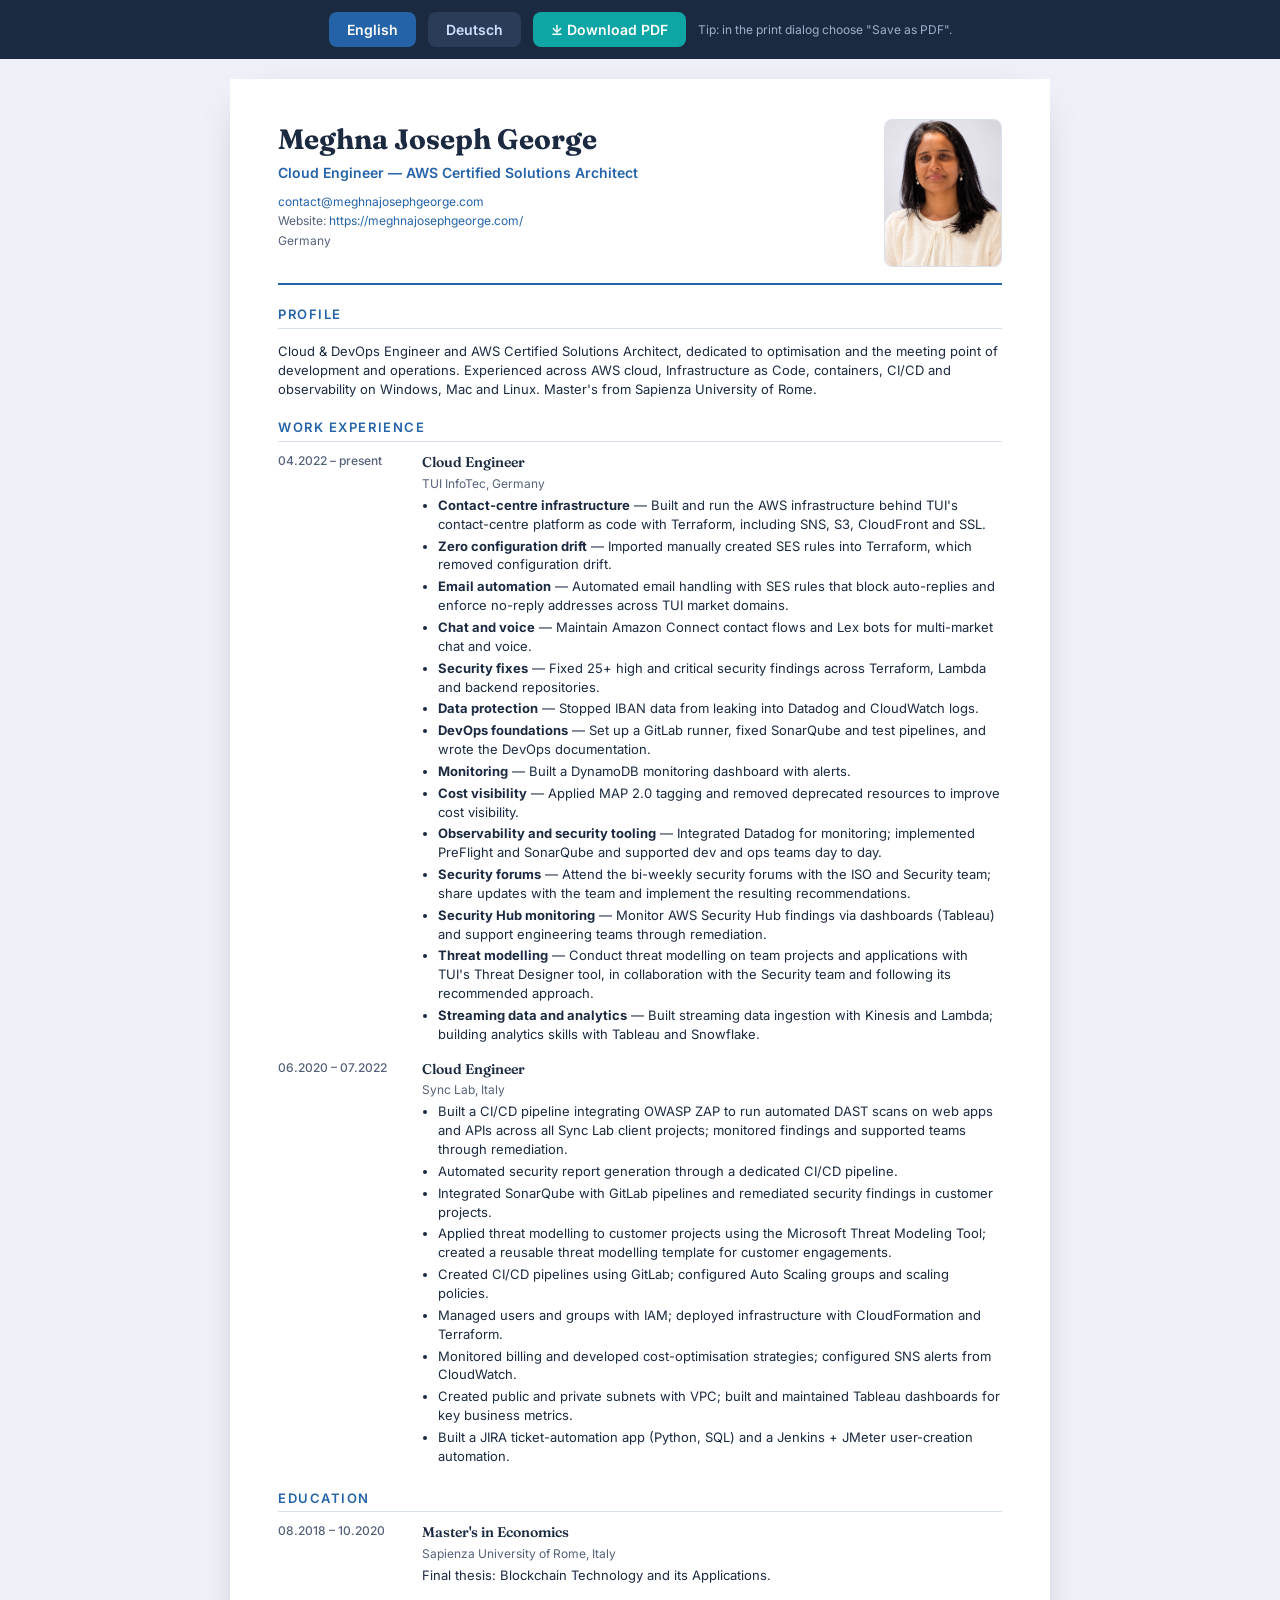
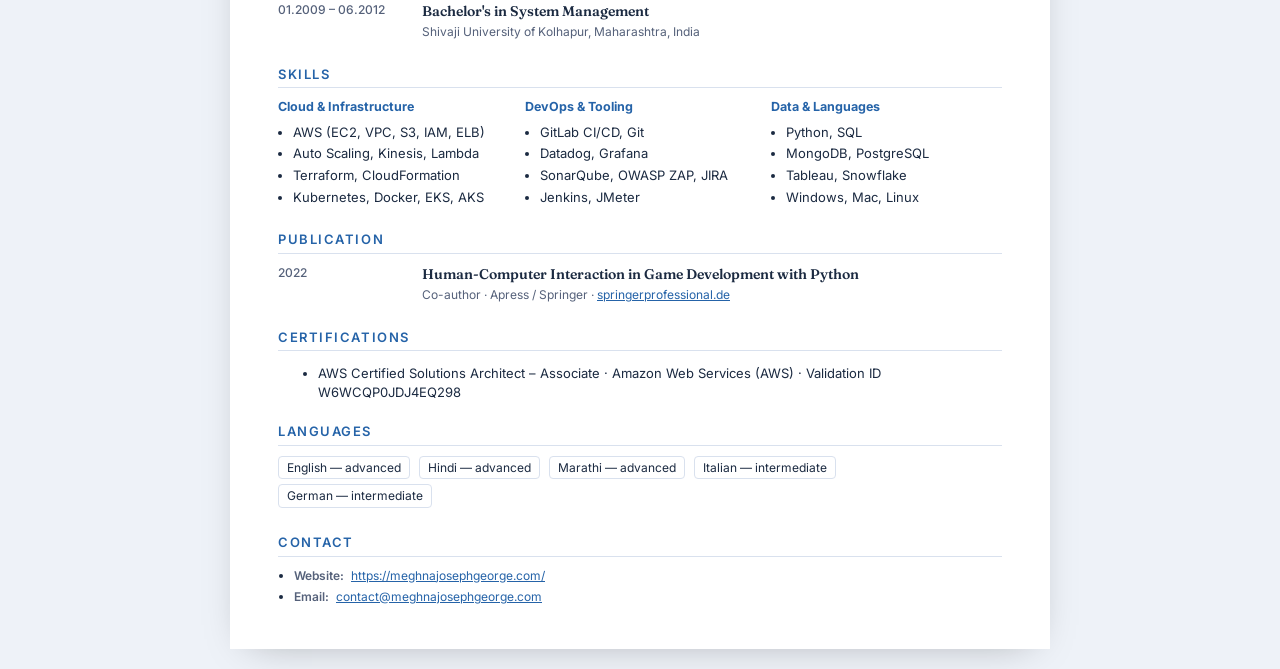
==== cv.html @ df9f2f42 "Add Sync Lab and TUI security experience (EN/DE); align CV with website; CV print layout" ====
<!DOCTYPE html>
<html lang="en">
<head>
  <meta charset="UTF-8" />
  <meta name="viewport" content="width=device-width, initial-scale=1.0" />
  <title data-en="Meghna Joseph George — CV" data-de="Meghna Joseph George — Lebenslauf">Meghna Joseph George — CV</title>
  <meta name="description" content="Curriculum vitae of Meghna Joseph George — Cloud Engineer at TUI, AWS Certified Solutions Architect." data-de-content="Lebenslauf von Meghna Joseph George — Cloud Engineer bei TUI, AWS Certified Solutions Architect." />
  <link rel="canonical" href="https://meghnajosephgeorge.com/cv.html" />
  <link rel="alternate" hreflang="en" href="https://meghnajosephgeorge.com/cv.html" />
  <link rel="alternate" hreflang="de" href="https://meghnajosephgeorge.com/de/cv.html" />
  <link rel="alternate" hreflang="x-default" href="https://meghnajosephgeorge.com/cv.html" />
  <link href="https://fonts.googleapis.com/css2?family=Fraunces:opsz,wght@9..144,600;9..144,700&family=Inter:wght@400;500;600&display=swap" rel="stylesheet" />
  <style>
    :root { --ink:#1b2a41; --muted:#55617a; --line:#d9e1ee; --accent:#2563a8; --soft:#e8f0fb; }
    * { box-sizing: border-box; }
    body { margin:0; font-family:"Inter",Arial,sans-serif; color:var(--ink); background:#eef2f8; line-height:1.45; font-size:13px; }
    h1,h2,h3 { font-family:"Fraunces",Georgia,serif; }

    .toolbar { position:sticky; top:0; display:flex; gap:12px; align-items:center; justify-content:center; padding:12px; background:#1b2a41; color:#fff; z-index:10; flex-wrap:wrap; }
    .toolbar button { font-family:"Inter",sans-serif; font-size:14px; font-weight:600; border:0; border-radius:8px; padding:9px 18px; cursor:pointer; }
    .tb-lang { background:#2b3c58; color:#cfe0ff; }
    .tb-lang.active { background:#2563a8; color:#fff; }
    .tb-print { background:#0ea5a4; color:#fff; }
    .toolbar .hint { color:#9fb0c9; font-size:12px; }

    .page { max-width:820px; margin:20px auto; background:#fff; padding:40px 48px; box-shadow:0 10px 40px -20px rgba(0,0,0,.35); }

    .cv-head { display:flex; justify-content:space-between; align-items:flex-start; gap:24px; border-bottom:2px solid var(--accent); padding-bottom:16px; margin-bottom:8px; }
    .cv-head-main { flex:1; }
    .cv-head h1 { margin:0 0 3px; font-size:28px; font-weight:700; }
    .cv-head .role { color:var(--accent); font-weight:600; font-size:14px; margin-bottom:10px; }
    .contact { font-size:12px; color:var(--muted); }
    .contact a { color:var(--accent); text-decoration:none; }
    .contact div { margin-bottom:2px; }
    .cv-photo { width:118px; height:148px; object-fit:cover; border-radius:8px; border:1px solid var(--line); flex:none; }

    h2.sec { font-size:13px; text-transform:uppercase; letter-spacing:.12em; color:var(--accent); border-bottom:1px solid var(--line); padding-bottom:4px; margin:20px 0 10px; font-family:"Inter",sans-serif; font-weight:600; }

    .profile { color:var(--ink); }
    .row { display:grid; grid-template-columns:130px 1fr; gap:14px; margin-bottom:12px; }
    .row .when { color:var(--muted); font-size:12px; font-weight:500; }
    .row .what h3 { margin:0 0 2px; font-size:14px; font-weight:600; }
    .row .what .org { color:var(--muted); font-size:12px; margin-bottom:4px; }
    .row .what ul { margin:4px 0 0; padding-left:16px; }
    .row .what li { margin-bottom:3px; }
    .row .what p { margin:0 0 4px; }
    a { color:var(--accent); word-break:break-word; }

    .skills-grid { display:grid; grid-template-columns:1fr 1fr 1fr; gap:16px; }
    .skills-grid h4 { margin:0 0 6px; font-size:12.5px; color:var(--accent); font-family:"Inter",sans-serif; }
    .skills-grid ul { margin:0; padding-left:15px; }
    .skills-grid li { margin-bottom:3px; }
    .chips span { display:inline-block; border:1px solid var(--line); border-radius:4px; padding:2px 8px; margin:0 5px 5px 0; font-size:12px; }

        .links-list { margin:0; padding-left:16px; font-size:12px; }
    .links-list li { margin-bottom:4px; overflow-wrap:anywhere; word-break:break-word; }
    .links-list b { color:var(--muted); font-weight:600; margin-right:4px; }

    @media print {
      body { background:#fff; font-size:10.5pt; }
      .toolbar { display:none; }
      .page { box-shadow:none; margin:0; max-width:none; padding:14mm 16mm; }
      h2.sec { margin-top:14px; }
      .row { display:block; break-inside:auto; overflow:visible; }
      .row::after { content:""; display:block; clear:both; }
      .row .when { float:left; width:116px; }
      .row .what { margin-left:130px; }
      .row .what li, .row .what h3, .row .what .org { break-inside:avoid; }
      .row .what h3 { break-after:avoid; }
      h2.sec { break-after:avoid; }
      @page { margin:0; }
    }
  </style>
</head>
<body>
  <div class="toolbar">
    <button class="tb-lang active" data-lang="en">English</button>
    <button class="tb-lang" data-lang="de">Deutsch</button>
    <button class="tb-print">⤓ <span data-en="Download PDF" data-de="PDF herunterladen">Download PDF</span></button>
    <span class="hint" data-en="Tip: in the print dialog choose &quot;Save as PDF&quot;." data-de="Tipp: Im Druckdialog „Als PDF speichern“ wählen.">Tip: in the print dialog choose "Save as PDF".</span>
  </div>

  <div class="page">
    <div class="cv-head">
      <div class="cv-head-main">
        <h1>Meghna Joseph George</h1>
        <div class="role" data-en="Cloud Engineer — AWS Certified Solutions Architect" data-de="Cloud Engineer — AWS Certified Solutions Architect">Cloud Engineer — AWS Certified Solutions Architect</div>
        <div class="contact">
          <div><a href="mailto:contact@meghnajosephgeorge.com">contact@meghnajosephgeorge.com</a></div>
          <div><span data-en="Website:" data-de="Website:">Website:</span> <a href="https://meghnajosephgeorge.com/" target="_blank" rel="noopener">https://meghnajosephgeorge.com/</a></div>
          <div data-en="Germany" data-de="Deutschland">Germany</div>
        </div>
      </div>
      <img class="cv-photo" src="/photo.png" alt="Meghna Joseph George" />
    </div>

    <h2 class="sec" data-en="Profile" data-de="Profil">Profile</h2>
    <p class="profile"
       data-en="Cloud &amp; DevOps Engineer and AWS Certified Solutions Architect, dedicated to optimisation and the meeting point of development and operations. Experienced across AWS cloud, Infrastructure as Code, containers, CI/CD and observability on Windows, Mac and Linux. Master's from Sapienza University of Rome."
       data-de="Cloud- &amp; DevOps-Engineer und AWS Certified Solutions Architect mit Fokus auf Optimierung und die Schnittstelle von Entwicklung und Betrieb. Erfahrung in AWS-Cloud, Infrastructure as Code, Containern, CI/CD und Observability unter Windows, Mac und Linux. Masterabschluss der Universität La Sapienza, Rom.">Cloud &amp; DevOps Engineer and AWS Certified Solutions Architect, dedicated to optimisation and the meeting point of development and operations. Experienced across AWS cloud, Infrastructure as Code, containers, CI/CD and observability on Windows, Mac and Linux. Master's from Sapienza University of Rome.</p>

    <h2 class="sec" data-en="Work Experience" data-de="Berufserfahrung">Work Experience</h2>
    <div class="row">
      <div class="when" data-en="04.2022 – present" data-de="04.2022 – heute">04.2022 – present</div>
      <div class="what">
        <h3>Cloud Engineer</h3>
        <div class="org" data-en="TUI InfoTec, Germany" data-de="TUI InfoTec, Deutschland">TUI InfoTec, Germany</div>
        <ul>
          <li data-en="&lt;strong&gt;Contact-centre infrastructure&lt;/strong&gt; — Built and run the AWS infrastructure behind TUI&#x27;s contact-centre platform as code with Terraform, including SNS, S3, CloudFront and SSL." data-de="&lt;strong&gt;Contact-Center-Infrastruktur&lt;/strong&gt; — Aufbau und Betrieb der AWS-Infrastruktur der Contact-Center-Plattform von TUI als Code mit Terraform, einschließlich SNS, S3, CloudFront und SSL."><strong>Contact-centre infrastructure</strong> — Built and run the AWS infrastructure behind TUI's contact-centre platform as code with Terraform, including SNS, S3, CloudFront and SSL.</li>
          <li data-en="&lt;strong&gt;Zero configuration drift&lt;/strong&gt; — Imported manually created SES rules into Terraform, which removed configuration drift." data-de="&lt;strong&gt;Keine Konfigurationsdrift&lt;/strong&gt; — Import manuell angelegter SES-Regeln in Terraform, wodurch Konfigurationsdrift beseitigt wurde."><strong>Zero configuration drift</strong> — Imported manually created SES rules into Terraform, which removed configuration drift.</li>
          <li data-en="&lt;strong&gt;Email automation&lt;/strong&gt; — Automated email handling with SES rules that block auto-replies and enforce no-reply addresses across TUI market domains." data-de="&lt;strong&gt;E-Mail-Automatisierung&lt;/strong&gt; — Automatisierung der E-Mail-Verarbeitung mit SES-Regeln, die Auto-Replies blockieren und No-Reply-Adressen über alle TUI-Marktdomains hinweg durchsetzen."><strong>Email automation</strong> — Automated email handling with SES rules that block auto-replies and enforce no-reply addresses across TUI market domains.</li>
          <li data-en="&lt;strong&gt;Chat and voice&lt;/strong&gt; — Maintain Amazon Connect contact flows and Lex bots for multi-market chat and voice." data-de="&lt;strong&gt;Chat und Voice&lt;/strong&gt; — Pflege der Amazon-Connect-Contact-Flows und Lex-Bots für Chat und Voice in mehreren Märkten."><strong>Chat and voice</strong> — Maintain Amazon Connect contact flows and Lex bots for multi-market chat and voice.</li>
          <li data-en="&lt;strong&gt;Security fixes&lt;/strong&gt; — Fixed 25+ high and critical security findings across Terraform, Lambda and backend repositories." data-de="&lt;strong&gt;Security-Fixes&lt;/strong&gt; — Behebung von über 25 hohen und kritischen Security-Findings in Terraform-, Lambda- und Backend-Repositories."><strong>Security fixes</strong> — Fixed 25+ high and critical security findings across Terraform, Lambda and backend repositories.</li>
          <li data-en="&lt;strong&gt;Data protection&lt;/strong&gt; — Stopped IBAN data from leaking into Datadog and CloudWatch logs." data-de="&lt;strong&gt;Datenschutz&lt;/strong&gt; — Verhinderung, dass IBAN-Daten in Datadog- und CloudWatch-Logs gelangen."><strong>Data protection</strong> — Stopped IBAN data from leaking into Datadog and CloudWatch logs.</li>
          <li data-en="&lt;strong&gt;DevOps foundations&lt;/strong&gt; — Set up a GitLab runner, fixed SonarQube and test pipelines, and wrote the DevOps documentation." data-de="&lt;strong&gt;DevOps-Grundlagen&lt;/strong&gt; — Einrichtung eines GitLab-Runners, Reparatur der SonarQube- und Test-Pipelines sowie Erstellung der DevOps-Dokumentation."><strong>DevOps foundations</strong> — Set up a GitLab runner, fixed SonarQube and test pipelines, and wrote the DevOps documentation.</li>
          <li data-en="&lt;strong&gt;Monitoring&lt;/strong&gt; — Built a DynamoDB monitoring dashboard with alerts." data-de="&lt;strong&gt;Monitoring&lt;/strong&gt; — Aufbau eines DynamoDB-Monitoring-Dashboards mit Alarmen."><strong>Monitoring</strong> — Built a DynamoDB monitoring dashboard with alerts.</li>
          <li data-en="&lt;strong&gt;Cost visibility&lt;/strong&gt; — Applied MAP 2.0 tagging and removed deprecated resources to improve cost visibility." data-de="&lt;strong&gt;Kostentransparenz&lt;/strong&gt; — Umsetzung von MAP-2.0-Tagging und Entfernung veralteter Ressourcen für mehr Kostentransparenz."><strong>Cost visibility</strong> — Applied MAP 2.0 tagging and removed deprecated resources to improve cost visibility.</li>
          <li data-en="&lt;strong&gt;Observability and security tooling&lt;/strong&gt; — Integrated Datadog for monitoring; implemented PreFlight and SonarQube and supported dev and ops teams day to day." data-de="&lt;strong&gt;Observability und Security-Tooling&lt;/strong&gt; — Integration von Datadog für Monitoring; Einführung von PreFlight und SonarQube sowie tägliche Unterstützung von Entwicklungs- und Betriebsteams."><strong>Observability and security tooling</strong> — Integrated Datadog for monitoring; implemented PreFlight and SonarQube and supported dev and ops teams day to day.</li>
          <li data-en="&lt;strong&gt;Security forums&lt;/strong&gt; — Attend the bi-weekly security forums with the ISO and Security team; share updates with the team and implement the resulting recommendations." data-de="&lt;strong&gt;Security-Foren&lt;/strong&gt; — Teilnahme an den zweiwöchentlichen Security-Foren mit dem ISO- und Security-Team; Weitergabe der Updates an das Team und Umsetzung der daraus resultierenden Empfehlungen."><strong>Security forums</strong> — Attend the bi-weekly security forums with the ISO and Security team; share updates with the team and implement the resulting recommendations.</li>
          <li data-en="&lt;strong&gt;Security Hub monitoring&lt;/strong&gt; — Monitor AWS Security Hub findings via dashboards (Tableau) and support engineering teams through remediation." data-de="&lt;strong&gt;Security-Hub-Monitoring&lt;/strong&gt; — Monitoring der AWS-Security-Hub-Findings über Dashboards (Tableau) und Unterstützung der Engineering-Teams bei der Behebung."><strong>Security Hub monitoring</strong> — Monitor AWS Security Hub findings via dashboards (Tableau) and support engineering teams through remediation.</li>
          <li data-en="&lt;strong&gt;Threat modelling&lt;/strong&gt; — Conduct threat modelling on team projects and applications with TUI&#x27;s Threat Designer tool, in collaboration with the Security team and following its recommended approach." data-de="&lt;strong&gt;Threat Modelling&lt;/strong&gt; — Durchführung von Threat Modelling für Teamprojekte und Anwendungen mit dem Threat-Designer-Tool von TUI, in Zusammenarbeit mit dem Security-Team und nach dessen empfohlenem Vorgehen."><strong>Threat modelling</strong> — Conduct threat modelling on team projects and applications with TUI's Threat Designer tool, in collaboration with the Security team and following its recommended approach.</li>
          <li data-en="&lt;strong&gt;Streaming data and analytics&lt;/strong&gt; — Built streaming data ingestion with Kinesis and Lambda; building analytics skills with Tableau and Snowflake." data-de="&lt;strong&gt;Streaming-Daten und Analytics&lt;/strong&gt; — Aufbau von Streaming-Datenaufnahme mit Kinesis und Lambda; Ausbau der Analytics-Kenntnisse mit Tableau und Snowflake."><strong>Streaming data and analytics</strong> — Built streaming data ingestion with Kinesis and Lambda; building analytics skills with Tableau and Snowflake.</li>
        </ul>
      </div>
    </div>
    <div class="row">
      <div class="when">06.2020 – 07.2022</div>
      <div class="what">
        <h3>Cloud Engineer</h3>
        <div class="org" data-en="Sync Lab, Italy" data-de="Sync Lab, Italien">Sync Lab, Italy</div>
        <ul>
          <li data-en="Built a CI/CD pipeline integrating OWASP ZAP to run automated DAST scans on web apps and APIs across all Sync Lab client projects; monitored findings and supported teams through remediation." data-de="Aufbau einer CI/CD-Pipeline mit OWASP ZAP für automatisierte DAST-Scans von Web-Apps und APIs in allen Kundenprojekten von Sync Lab; Überwachung der Findings und Unterstützung der Teams bei der Behebung.">Built a CI/CD pipeline integrating OWASP ZAP to run automated DAST scans on web apps and APIs across all Sync Lab client projects; monitored findings and supported teams through remediation.</li>
          <li data-en="Automated security report generation through a dedicated CI/CD pipeline." data-de="Automatisierung der Erstellung von Security-Reports über eine eigene CI/CD-Pipeline.">Automated security report generation through a dedicated CI/CD pipeline.</li>
          <li data-en="Integrated SonarQube with GitLab pipelines and remediated security findings in customer projects." data-de="Integration von SonarQube in GitLab-Pipelines und Behebung von Security-Findings in Kundenprojekten.">Integrated SonarQube with GitLab pipelines and remediated security findings in customer projects.</li>
          <li data-en="Applied threat modelling to customer projects using the Microsoft Threat Modeling Tool; created a reusable threat modelling template for customer engagements." data-de="Anwendung von Threat Modelling auf Kundenprojekte mit dem Microsoft Threat Modeling Tool; Erstellung einer wiederverwendbaren Threat-Modelling-Vorlage für Kundenprojekte.">Applied threat modelling to customer projects using the Microsoft Threat Modeling Tool; created a reusable threat modelling template for customer engagements.</li>
          <li data-en="Created CI/CD pipelines using GitLab; configured Auto Scaling groups and scaling policies." data-de="Aufbau von CI/CD-Pipelines mit GitLab; Konfiguration von Auto-Scaling-Gruppen und Skalierungsrichtlinien.">Created CI/CD pipelines using GitLab; configured Auto Scaling groups and scaling policies.</li>
          <li data-en="Managed users and groups with IAM; deployed infrastructure with CloudFormation and Terraform." data-de="Verwaltung von Benutzern und Gruppen mit IAM; Bereitstellung von Infrastruktur mit CloudFormation und Terraform.">Managed users and groups with IAM; deployed infrastructure with CloudFormation and Terraform.</li>
          <li data-en="Monitored billing and developed cost-optimisation strategies; configured SNS alerts from CloudWatch." data-de="Überwachung der Kosten und Entwicklung von Kostenoptimierungsstrategien; Konfiguration von SNS-Benachrichtigungen aus CloudWatch.">Monitored billing and developed cost-optimisation strategies; configured SNS alerts from CloudWatch.</li>
          <li data-en="Created public and private subnets with VPC; built and maintained Tableau dashboards for key business metrics." data-de="Erstellung öffentlicher und privater Subnetze mit VPC; Aufbau und Pflege von Tableau-Dashboards für zentrale Geschäftskennzahlen.">Created public and private subnets with VPC; built and maintained Tableau dashboards for key business metrics.</li>
          <li data-en="Built a JIRA ticket-automation app (Python, SQL) and a Jenkins + JMeter user-creation automation." data-de="Entwicklung einer JIRA-Ticket-Automatisierung (Python, SQL) sowie einer Benutzeranlage-Automatisierung mit Jenkins + JMeter.">Built a JIRA ticket-automation app (Python, SQL) and a Jenkins + JMeter user-creation automation.</li>
        </ul>
      </div>
    </div>

    <h2 class="sec" data-en="Education" data-de="Ausbildung">Education</h2>
    <div class="row">
      <div class="when">08.2018 – 10.2020</div>
      <div class="what">
        <h3 data-en="Master's in Economics" data-de="Master in Economics">Master's in Economics</h3>
        <div class="org" data-en="Sapienza University of Rome, Italy" data-de="Universität La Sapienza, Rom, Italien">Sapienza University of Rome, Italy</div>
        <p data-en="Final thesis: Blockchain Technology and its Applications." data-de="Masterarbeit: „Blockchain Technology and its Applications“.">Final thesis: Blockchain Technology and its Applications.</p>
      </div>
    </div>
    <div class="row">
      <div class="when">01.2009 – 06.2012</div>
      <div class="what">
        <h3 data-en="Bachelor's in System Management" data-de="Bachelor in System Management">Bachelor's in System Management</h3>
        <div class="org" data-en="Shivaji University of Kolhapur, Maharashtra, India" data-de="Shivaji University of Kolhapur, Maharashtra, Indien">Shivaji University of Kolhapur, Maharashtra, India</div>
      </div>
    </div>

    <h2 class="sec" data-en="Skills" data-de="Kenntnisse">Skills</h2>
    <div class="skills-grid">
      <div>
        <h4 data-en="Cloud &amp; Infrastructure" data-de="Cloud &amp; Infrastruktur">Cloud &amp; Infrastructure</h4>
        <ul>
          <li>AWS (EC2, VPC, S3, IAM, ELB)</li>
          <li>Auto Scaling, Kinesis, Lambda</li>
          <li>Terraform, CloudFormation</li>
          <li>Kubernetes, Docker, EKS, AKS</li>
        </ul>
      </div>
      <div>
        <h4 data-en="DevOps &amp; Tooling" data-de="DevOps &amp; Tooling">DevOps &amp; Tooling</h4>
        <ul>
          <li>GitLab CI/CD, Git</li>
          <li>Datadog, Grafana</li>
          <li>SonarQube, OWASP ZAP, JIRA</li>
          <li>Jenkins, JMeter</li>
        </ul>
      </div>
      <div>
        <h4 data-en="Data &amp; Languages" data-de="Daten &amp; Sprachen">Data &amp; Languages</h4>
        <ul>
          <li>Python, SQL</li>
          <li>MongoDB, PostgreSQL</li>
          <li>Tableau, Snowflake</li>
          <li>Windows, Mac, Linux</li>
        </ul>
      </div>
    </div>

    <h2 class="sec" data-en="Publication" data-de="Publikation">Publication</h2>
    <div class="row">
      <div class="when">2022</div>
      <div class="what">
        <h3>Human-Computer Interaction in Game Development with Python</h3>
        <div class="org"><span data-en="Co-author · Apress / Springer · " data-de="Co-Autorin · Apress / Springer · ">Co-author · Apress / Springer · </span><a href="https://www.springerprofessional.de/en/human-computer-interaction-in-game-development-with-python/22166042" target="_blank" rel="noopener">springerprofessional.de</a></div>
      </div>
    </div>

    <h2 class="sec" data-en="Certifications" data-de="Zertifikate">Certifications</h2>
    <ul>
      <li data-en="AWS Certified Solutions Architect – Associate · Amazon Web Services (AWS) · Validation ID W6WCQP0JDJ4EQ298" data-de="AWS Certified Solutions Architect – Associate · Amazon Web Services (AWS) · Validierungs-ID W6WCQP0JDJ4EQ298">AWS Certified Solutions Architect – Associate · Amazon Web Services (AWS) · Validation ID W6WCQP0JDJ4EQ298</li>
    </ul>

    <h2 class="sec" data-en="Languages" data-de="Sprachen">Languages</h2>
    <div class="chips">
      <span data-en="English — advanced" data-de="Englisch — fortgeschritten">English — advanced</span>
      <span data-en="Hindi — advanced" data-de="Hindi — fortgeschritten">Hindi — advanced</span>
      <span data-en="Marathi — advanced" data-de="Marathi — fortgeschritten">Marathi — advanced</span>
      <span data-en="Italian — intermediate" data-de="Italienisch — Mittelstufe">Italian — intermediate</span>
      <span data-en="German — intermediate" data-de="Deutsch — Mittelstufe">German — intermediate</span>
    </div>

    <h2 class="sec" data-en="Contact" data-de="Kontakt">Contact</h2>
    <ul class="links-list">
      <li><b data-en="Website:" data-de="Website:">Website:</b> <a href="https://meghnajosephgeorge.com/" target="_blank" rel="noopener">https://meghnajosephgeorge.com/</a></li>
      <li><b data-en="Email:" data-de="E-Mail:">Email:</b> <a href="mailto:contact@meghnajosephgeorge.com">contact@meghnajosephgeorge.com</a></li>
    </ul>
  </div>

  <script>
    (function(){
      var isDe = location.pathname.indexOf("/de/") === 0;
      var q = new URLSearchParams(location.search);
      if (!isDe && q.get("lang") === "de") { location.replace("/de/cv.html"); return; }
      document.querySelectorAll(".tb-lang").forEach(function(b){
        var l = b.getAttribute("data-lang");
        b.classList.toggle("active", (l === "de") === isDe);
        b.addEventListener("click", function(){ location.href = (l === "de" ? "/de/cv.html" : "/cv.html"); });
      });
      var p = document.querySelector(".tb-print");
      if (p) p.addEventListener("click", function(){ window.print(); });
    })();
  </script>
</body>
</html>
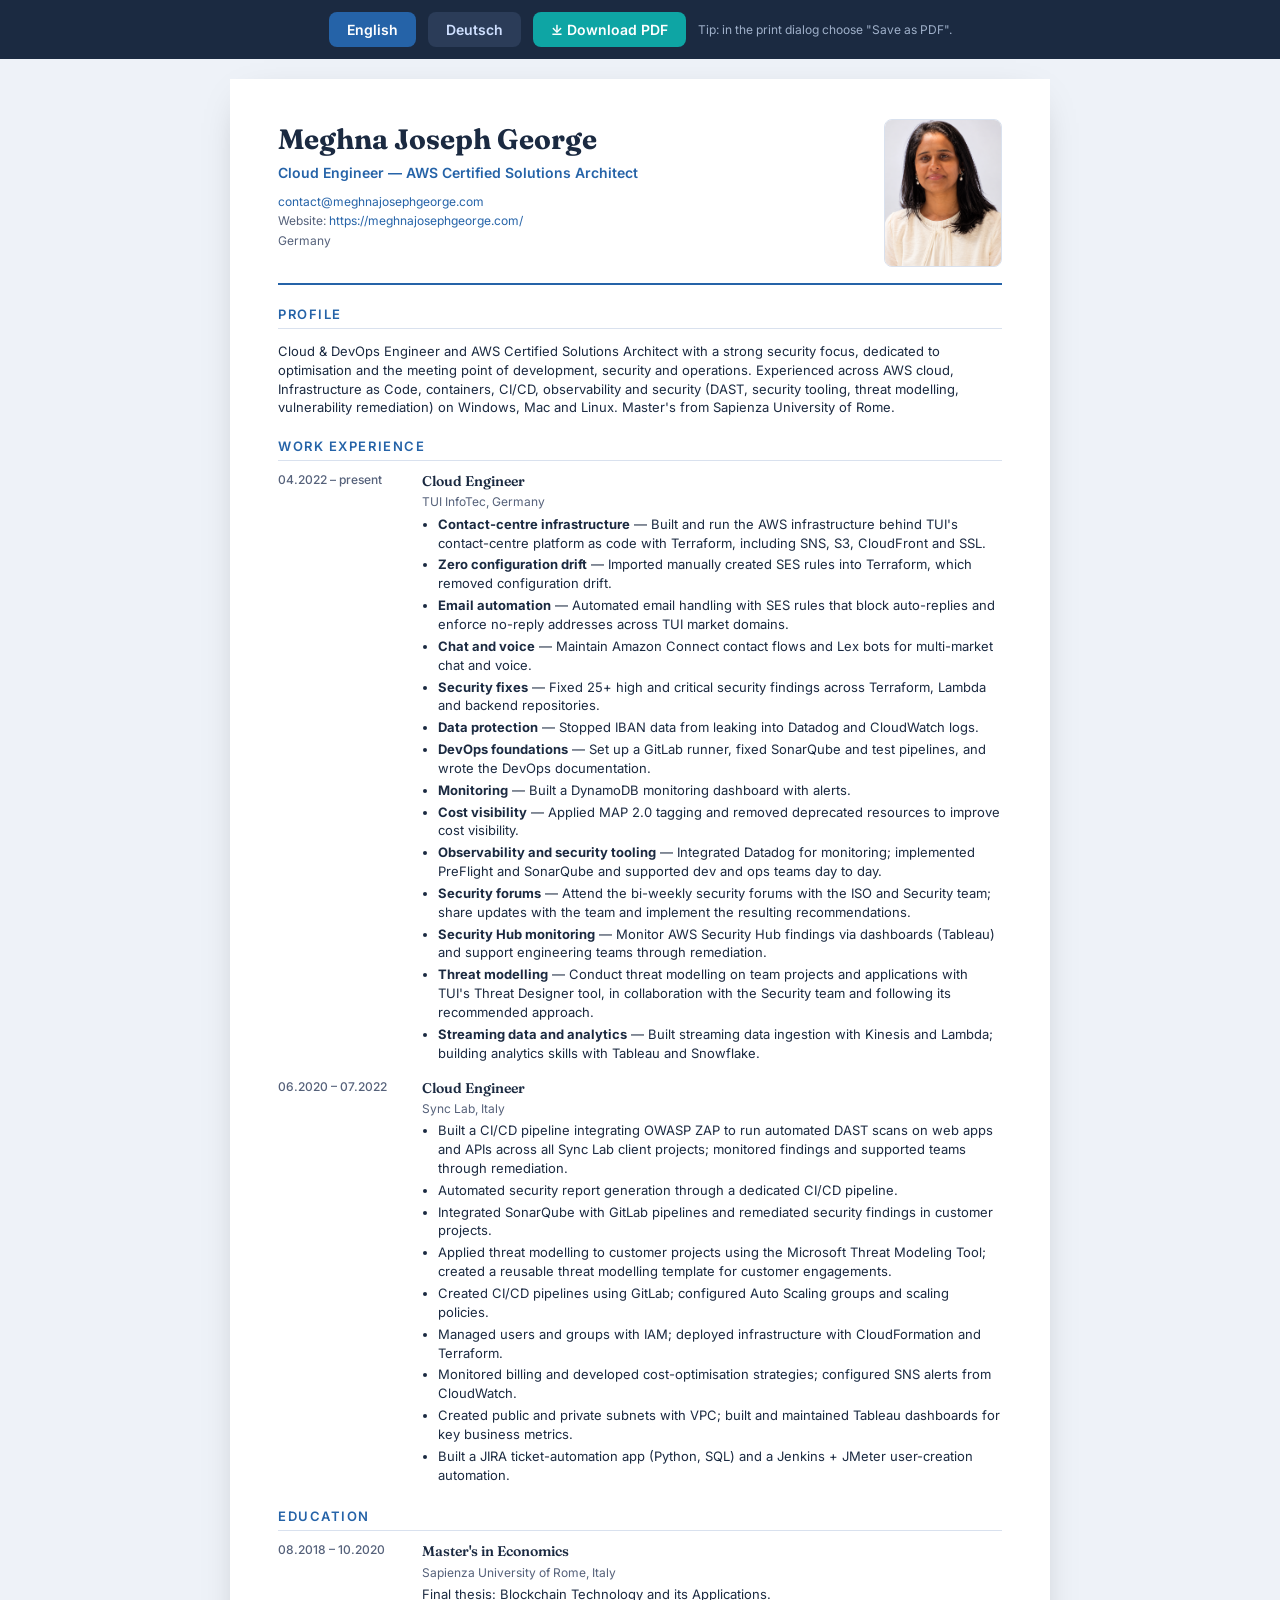
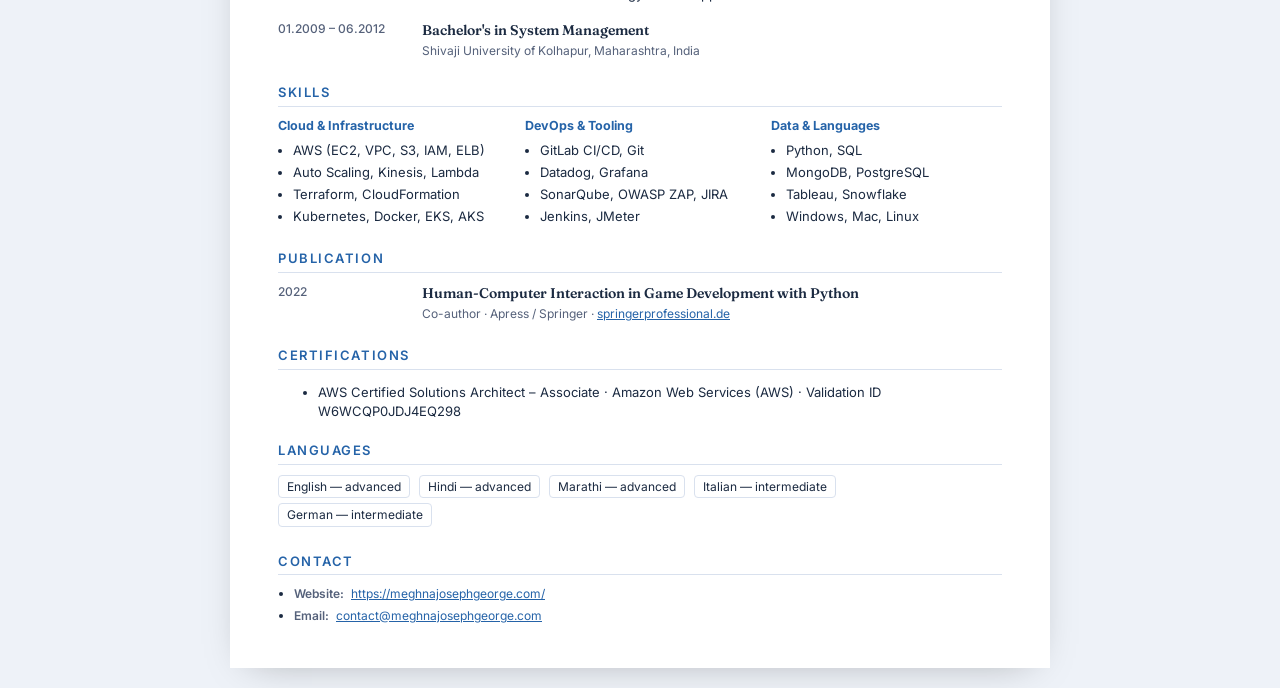
==== commit d49c1af9: "Security-focused About intro and CV profile (EN/DE)" ====
--- a/cv.html
+++ b/cv.html
@@ -95,9 +95,7 @@
     </div>
 
     <h2 class="sec" data-en="Profile" data-de="Profil">Profile</h2>
-    <p class="profile"
-       data-en="Cloud &amp; DevOps Engineer and AWS Certified Solutions Architect, dedicated to optimisation and the meeting point of development and operations. Experienced across AWS cloud, Infrastructure as Code, containers, CI/CD and observability on Windows, Mac and Linux. Master's from Sapienza University of Rome."
-       data-de="Cloud- &amp; DevOps-Engineer und AWS Certified Solutions Architect mit Fokus auf Optimierung und die Schnittstelle von Entwicklung und Betrieb. Erfahrung in AWS-Cloud, Infrastructure as Code, Containern, CI/CD und Observability unter Windows, Mac und Linux. Masterabschluss der Universität La Sapienza, Rom.">Cloud &amp; DevOps Engineer and AWS Certified Solutions Architect, dedicated to optimisation and the meeting point of development and operations. Experienced across AWS cloud, Infrastructure as Code, containers, CI/CD and observability on Windows, Mac and Linux. Master's from Sapienza University of Rome.</p>
+    <p class="profile" data-en="Cloud &amp; DevOps Engineer and AWS Certified Solutions Architect with a strong security focus, dedicated to optimisation and the meeting point of development, security and operations. Experienced across AWS cloud, Infrastructure as Code, containers, CI/CD, observability and security (DAST, security tooling, threat modelling, vulnerability remediation) on Windows, Mac and Linux. Master&#x27;s from Sapienza University of Rome." data-de="Cloud- &amp; DevOps-Engineer und AWS Certified Solutions Architect mit starkem Security-Fokus und Schwerpunkt auf Optimierung sowie der Schnittstelle von Entwicklung, Security und Betrieb. Erfahrung in AWS-Cloud, Infrastructure as Code, Containern, CI/CD, Observability und Security (DAST, Security-Tooling, Threat Modelling, Behebung von Schwachstellen) unter Windows, Mac und Linux. Masterabschluss der Universität La Sapienza, Rom.">Cloud &amp; DevOps Engineer and AWS Certified Solutions Architect with a strong security focus, dedicated to optimisation and the meeting point of development, security and operations. Experienced across AWS cloud, Infrastructure as Code, containers, CI/CD, observability and security (DAST, security tooling, threat modelling, vulnerability remediation) on Windows, Mac and Linux. Master's from Sapienza University of Rome.</p>
 
     <h2 class="sec" data-en="Work Experience" data-de="Berufserfahrung">Work Experience</h2>
     <div class="row">
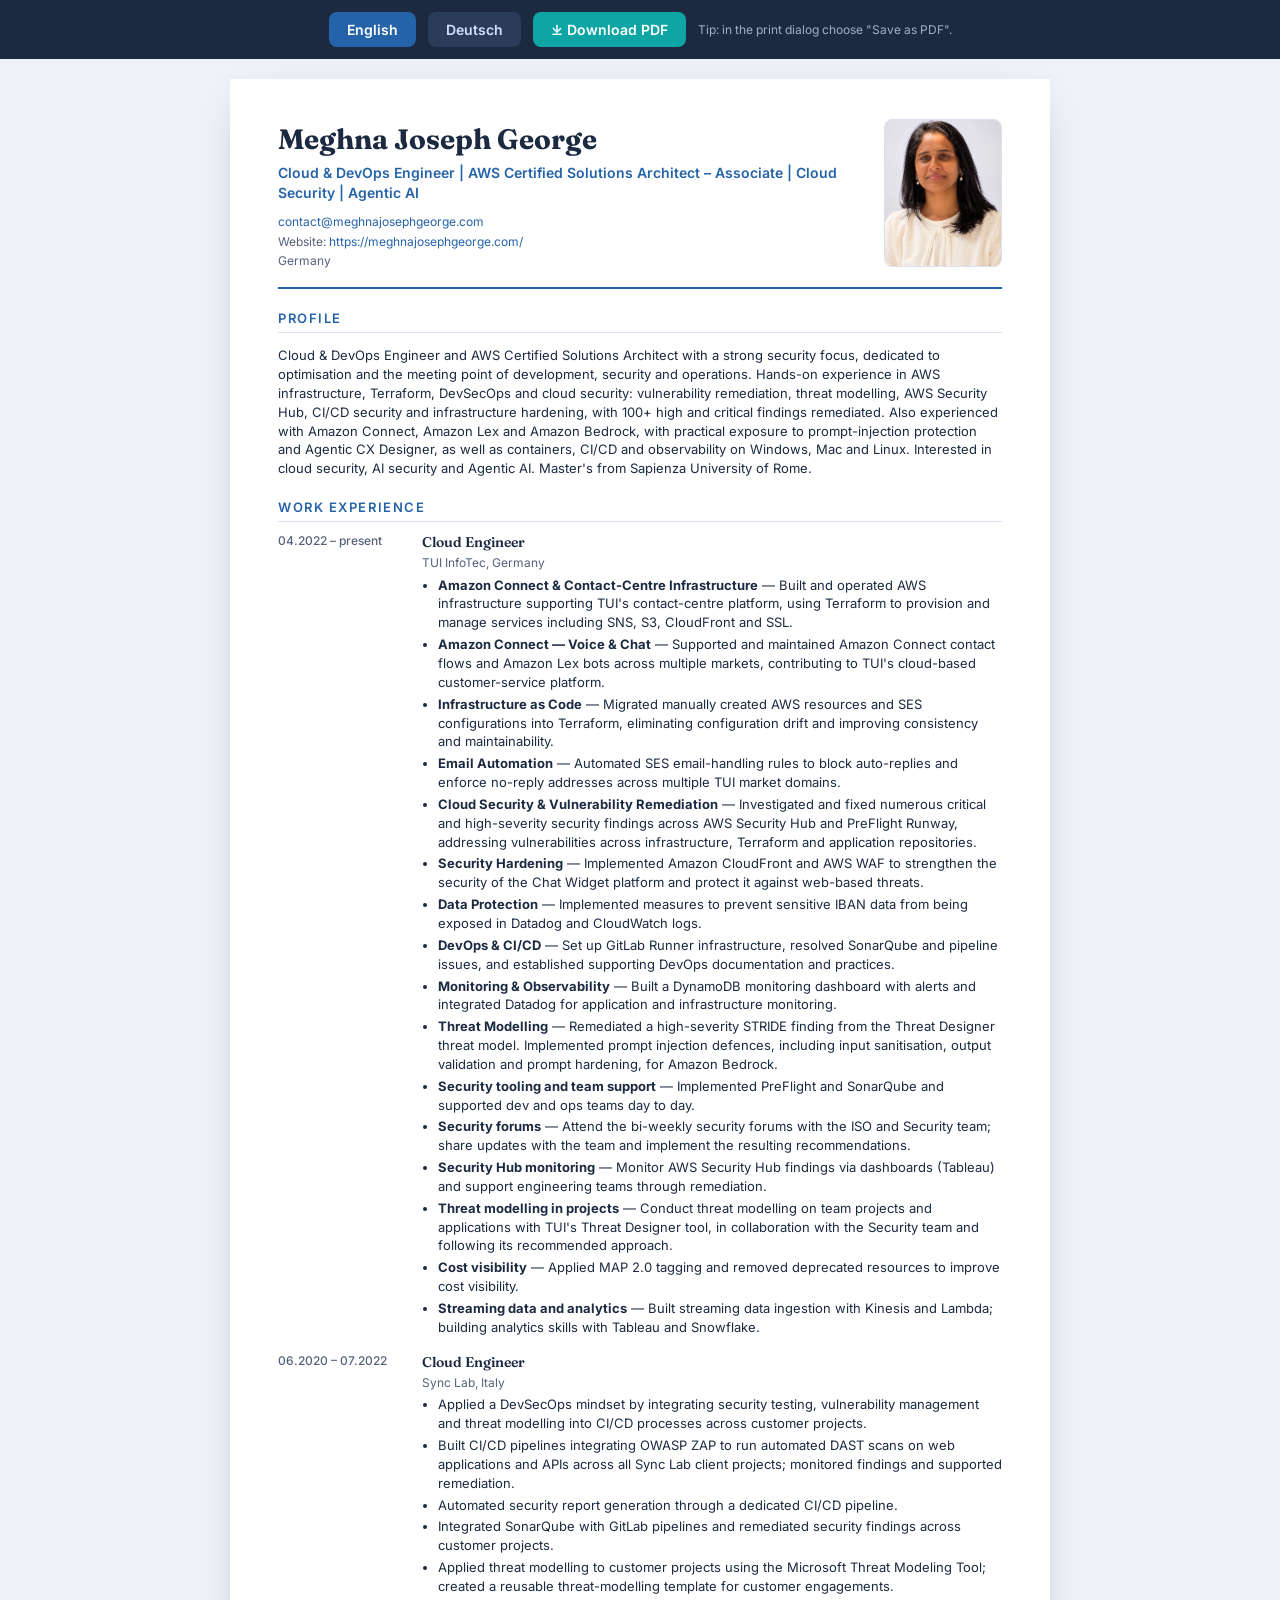
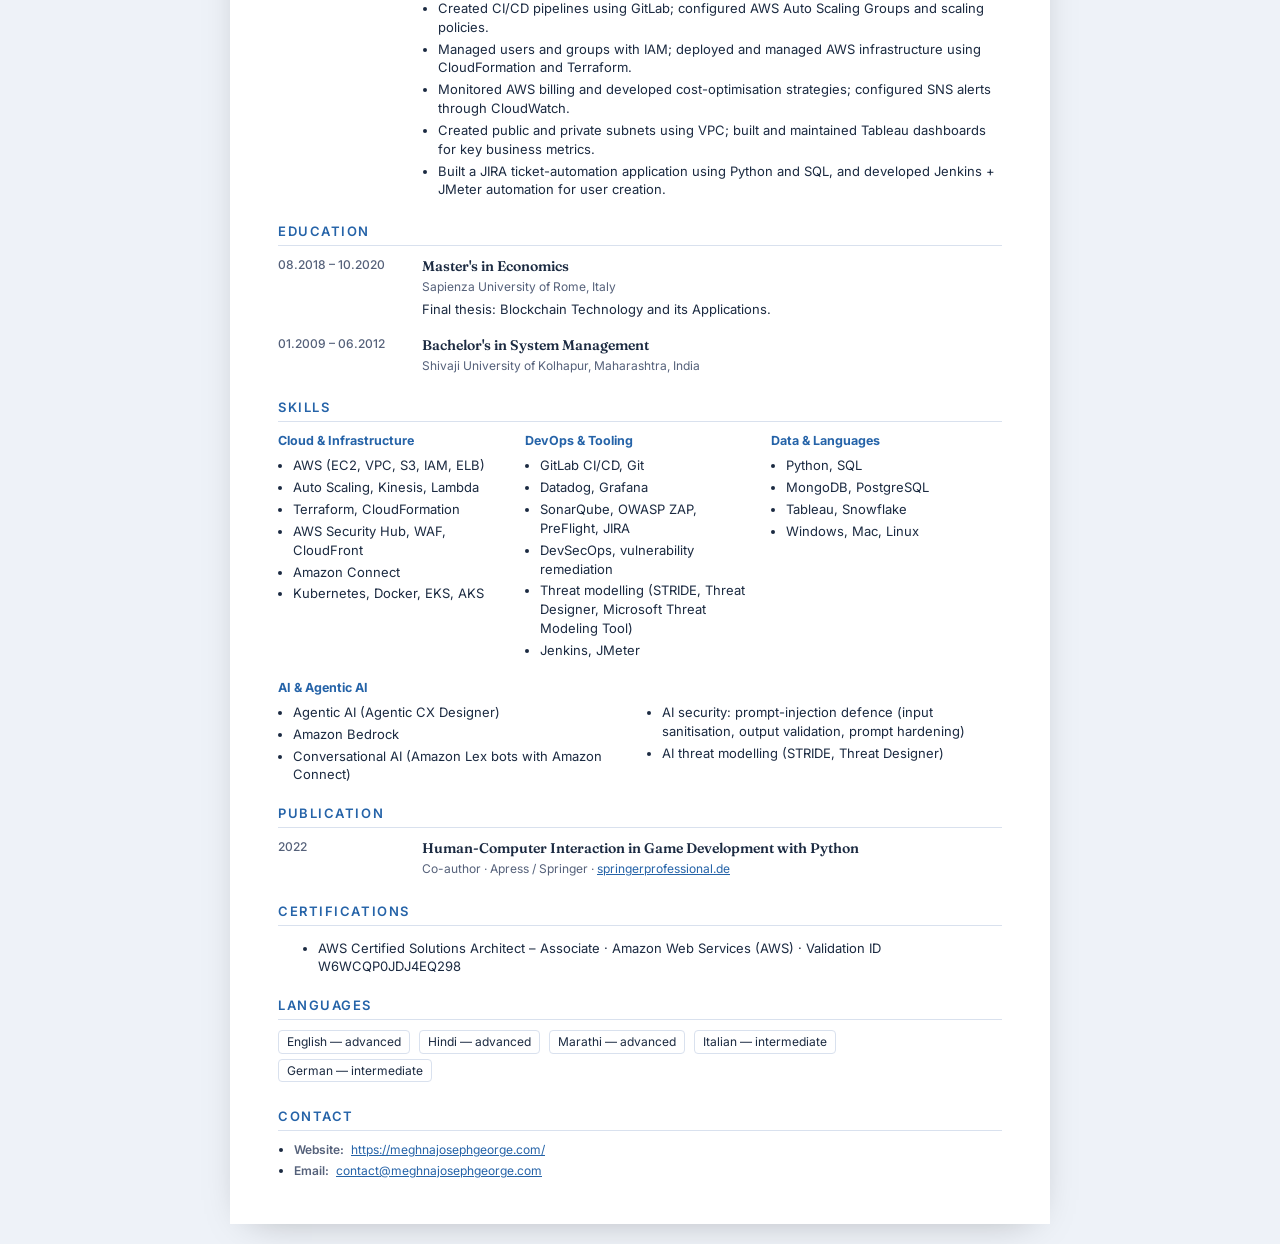
==== commit 2a5284b1: "Update experience, summary and skills from new CV; add AI & Agentic AI skills (EN/DE)" ====
--- a/cv.html
+++ b/cv.html
@@ -4,7 +4,7 @@
   <meta charset="UTF-8" />
   <meta name="viewport" content="width=device-width, initial-scale=1.0" />
   <title data-en="Meghna Joseph George — CV" data-de="Meghna Joseph George — Lebenslauf">Meghna Joseph George — CV</title>
-  <meta name="description" content="Curriculum vitae of Meghna Joseph George — Cloud Engineer at TUI, AWS Certified Solutions Architect." data-de-content="Lebenslauf von Meghna Joseph George — Cloud Engineer bei TUI, AWS Certified Solutions Architect." />
+  <meta name="description" content="Curriculum vitae of Meghna Joseph George — Cloud &amp; DevOps Engineer at TUI, AWS Certified Solutions Architect, cloud security and Agentic AI." data-de-content="Lebenslauf von Meghna Joseph George — Cloud- &amp; DevOps-Engineer bei TUI, AWS Certified Solutions Architect, Cloud-Security und Agentic AI." />
   <link rel="canonical" href="https://meghnajosephgeorge.com/cv.html" />
   <link rel="alternate" hreflang="en" href="https://meghnajosephgeorge.com/cv.html" />
   <link rel="alternate" hreflang="de" href="https://meghnajosephgeorge.com/de/cv.html" />
@@ -50,6 +50,9 @@
     .skills-grid h4 { margin:0 0 6px; font-size:12.5px; color:var(--accent); font-family:"Inter",sans-serif; }
     .skills-grid ul { margin:0; padding-left:15px; }
     .skills-grid li { margin-bottom:3px; }
+    .skills-grid .skill-group-wide { grid-column:1 / -1; }
+    .skills-grid .skill-group-wide ul { columns:2; column-gap:28px; }
+    .skills-grid .skill-group-wide li { break-inside:avoid; }
     .chips span { display:inline-block; border:1px solid var(--line); border-radius:4px; padding:2px 8px; margin:0 5px 5px 0; font-size:12px; }
 
         .links-list { margin:0; padding-left:16px; font-size:12px; }
@@ -59,7 +62,7 @@
     @media print {
       body { background:#fff; font-size:10.5pt; }
       .toolbar { display:none; }
-      .page { box-shadow:none; margin:0; max-width:none; padding:14mm 16mm; }
+      .page { box-shadow:none; margin:0; max-width:none; padding:11mm 16mm; }
       h2.sec { margin-top:14px; }
       .row { display:block; break-inside:auto; overflow:visible; }
       .row::after { content:""; display:block; clear:both; }
@@ -84,7 +87,7 @@
     <div class="cv-head">
       <div class="cv-head-main">
         <h1>Meghna Joseph George</h1>
-        <div class="role" data-en="Cloud Engineer — AWS Certified Solutions Architect" data-de="Cloud Engineer — AWS Certified Solutions Architect">Cloud Engineer — AWS Certified Solutions Architect</div>
+        <div class="role" data-en="Cloud &amp; DevOps Engineer | AWS Certified Solutions Architect – Associate | Cloud Security | Agentic AI" data-de="Cloud &amp; DevOps Engineer | AWS Certified Solutions Architect – Associate | Cloud Security | Agentic AI">Cloud &amp; DevOps Engineer | AWS Certified Solutions Architect – Associate | Cloud Security | Agentic AI</div>
         <div class="contact">
           <div><a href="mailto:contact@meghnajosephgeorge.com">contact@meghnajosephgeorge.com</a></div>
           <div><span data-en="Website:" data-de="Website:">Website:</span> <a href="https://meghnajosephgeorge.com/" target="_blank" rel="noopener">https://meghnajosephgeorge.com/</a></div>
@@ -95,7 +98,7 @@
     </div>
 
     <h2 class="sec" data-en="Profile" data-de="Profil">Profile</h2>
-    <p class="profile" data-en="Cloud &amp; DevOps Engineer and AWS Certified Solutions Architect with a strong security focus, dedicated to optimisation and the meeting point of development, security and operations. Experienced across AWS cloud, Infrastructure as Code, containers, CI/CD, observability and security (DAST, security tooling, threat modelling, vulnerability remediation) on Windows, Mac and Linux. Master&#x27;s from Sapienza University of Rome." data-de="Cloud- &amp; DevOps-Engineer und AWS Certified Solutions Architect mit starkem Security-Fokus und Schwerpunkt auf Optimierung sowie der Schnittstelle von Entwicklung, Security und Betrieb. Erfahrung in AWS-Cloud, Infrastructure as Code, Containern, CI/CD, Observability und Security (DAST, Security-Tooling, Threat Modelling, Behebung von Schwachstellen) unter Windows, Mac und Linux. Masterabschluss der Universität La Sapienza, Rom.">Cloud &amp; DevOps Engineer and AWS Certified Solutions Architect with a strong security focus, dedicated to optimisation and the meeting point of development, security and operations. Experienced across AWS cloud, Infrastructure as Code, containers, CI/CD, observability and security (DAST, security tooling, threat modelling, vulnerability remediation) on Windows, Mac and Linux. Master's from Sapienza University of Rome.</p>
+    <p class="profile" data-en="Cloud &amp; DevOps Engineer and AWS Certified Solutions Architect with a strong security focus, dedicated to optimisation and the meeting point of development, security and operations. Hands-on experience in AWS infrastructure, Terraform, DevSecOps and cloud security: vulnerability remediation, threat modelling, AWS Security Hub, CI/CD security and infrastructure hardening, with 100+ high and critical findings remediated. Also experienced with Amazon Connect, Amazon Lex and Amazon Bedrock, with practical exposure to prompt-injection protection and Agentic CX Designer, as well as containers, CI/CD and observability on Windows, Mac and Linux. Interested in cloud security, AI security and Agentic AI. Master&#x27;s from Sapienza University of Rome." data-de="Cloud- &amp; DevOps-Engineer und AWS Certified Solutions Architect mit starkem Security-Fokus und Schwerpunkt auf Optimierung sowie der Schnittstelle von Entwicklung, Security und Betrieb. Praktische Erfahrung in AWS-Infrastruktur, Terraform, DevSecOps und Cloud-Security: Behebung von Schwachstellen, Threat Modelling, AWS Security Hub, CI/CD-Security und Infrastruktur-Hardening, mit über 100 behobenen hohen und kritischen Findings. Außerdem Erfahrung mit Amazon Connect, Amazon Lex und Amazon Bedrock, mit praktischer Erfahrung im Schutz vor Prompt Injection und Agentic CX Designer sowie mit Containern, CI/CD und Observability unter Windows, Mac und Linux. Interesse an Cloud-Security, KI-Security und Agentic AI. Masterabschluss der Universität La Sapienza, Rom.">Cloud &amp; DevOps Engineer and AWS Certified Solutions Architect with a strong security focus, dedicated to optimisation and the meeting point of development, security and operations. Hands-on experience in AWS infrastructure, Terraform, DevSecOps and cloud security: vulnerability remediation, threat modelling, AWS Security Hub, CI/CD security and infrastructure hardening, with 100+ high and critical findings remediated. Also experienced with Amazon Connect, Amazon Lex and Amazon Bedrock, with practical exposure to prompt-injection protection and Agentic CX Designer, as well as containers, CI/CD and observability on Windows, Mac and Linux. Interested in cloud security, AI security and Agentic AI. Master's from Sapienza University of Rome.</p>
 
     <h2 class="sec" data-en="Work Experience" data-de="Berufserfahrung">Work Experience</h2>
     <div class="row">
@@ -104,19 +107,21 @@
         <h3>Cloud Engineer</h3>
         <div class="org" data-en="TUI InfoTec, Germany" data-de="TUI InfoTec, Deutschland">TUI InfoTec, Germany</div>
         <ul>
-          <li data-en="&lt;strong&gt;Contact-centre infrastructure&lt;/strong&gt; — Built and run the AWS infrastructure behind TUI&#x27;s contact-centre platform as code with Terraform, including SNS, S3, CloudFront and SSL." data-de="&lt;strong&gt;Contact-Center-Infrastruktur&lt;/strong&gt; — Aufbau und Betrieb der AWS-Infrastruktur der Contact-Center-Plattform von TUI als Code mit Terraform, einschließlich SNS, S3, CloudFront und SSL."><strong>Contact-centre infrastructure</strong> — Built and run the AWS infrastructure behind TUI's contact-centre platform as code with Terraform, including SNS, S3, CloudFront and SSL.</li>
-          <li data-en="&lt;strong&gt;Zero configuration drift&lt;/strong&gt; — Imported manually created SES rules into Terraform, which removed configuration drift." data-de="&lt;strong&gt;Keine Konfigurationsdrift&lt;/strong&gt; — Import manuell angelegter SES-Regeln in Terraform, wodurch Konfigurationsdrift beseitigt wurde."><strong>Zero configuration drift</strong> — Imported manually created SES rules into Terraform, which removed configuration drift.</li>
-          <li data-en="&lt;strong&gt;Email automation&lt;/strong&gt; — Automated email handling with SES rules that block auto-replies and enforce no-reply addresses across TUI market domains." data-de="&lt;strong&gt;E-Mail-Automatisierung&lt;/strong&gt; — Automatisierung der E-Mail-Verarbeitung mit SES-Regeln, die Auto-Replies blockieren und No-Reply-Adressen über alle TUI-Marktdomains hinweg durchsetzen."><strong>Email automation</strong> — Automated email handling with SES rules that block auto-replies and enforce no-reply addresses across TUI market domains.</li>
-          <li data-en="&lt;strong&gt;Chat and voice&lt;/strong&gt; — Maintain Amazon Connect contact flows and Lex bots for multi-market chat and voice." data-de="&lt;strong&gt;Chat und Voice&lt;/strong&gt; — Pflege der Amazon-Connect-Contact-Flows und Lex-Bots für Chat und Voice in mehreren Märkten."><strong>Chat and voice</strong> — Maintain Amazon Connect contact flows and Lex bots for multi-market chat and voice.</li>
-          <li data-en="&lt;strong&gt;Security fixes&lt;/strong&gt; — Fixed 25+ high and critical security findings across Terraform, Lambda and backend repositories." data-de="&lt;strong&gt;Security-Fixes&lt;/strong&gt; — Behebung von über 25 hohen und kritischen Security-Findings in Terraform-, Lambda- und Backend-Repositories."><strong>Security fixes</strong> — Fixed 25+ high and critical security findings across Terraform, Lambda and backend repositories.</li>
-          <li data-en="&lt;strong&gt;Data protection&lt;/strong&gt; — Stopped IBAN data from leaking into Datadog and CloudWatch logs." data-de="&lt;strong&gt;Datenschutz&lt;/strong&gt; — Verhinderung, dass IBAN-Daten in Datadog- und CloudWatch-Logs gelangen."><strong>Data protection</strong> — Stopped IBAN data from leaking into Datadog and CloudWatch logs.</li>
-          <li data-en="&lt;strong&gt;DevOps foundations&lt;/strong&gt; — Set up a GitLab runner, fixed SonarQube and test pipelines, and wrote the DevOps documentation." data-de="&lt;strong&gt;DevOps-Grundlagen&lt;/strong&gt; — Einrichtung eines GitLab-Runners, Reparatur der SonarQube- und Test-Pipelines sowie Erstellung der DevOps-Dokumentation."><strong>DevOps foundations</strong> — Set up a GitLab runner, fixed SonarQube and test pipelines, and wrote the DevOps documentation.</li>
-          <li data-en="&lt;strong&gt;Monitoring&lt;/strong&gt; — Built a DynamoDB monitoring dashboard with alerts." data-de="&lt;strong&gt;Monitoring&lt;/strong&gt; — Aufbau eines DynamoDB-Monitoring-Dashboards mit Alarmen."><strong>Monitoring</strong> — Built a DynamoDB monitoring dashboard with alerts.</li>
-          <li data-en="&lt;strong&gt;Cost visibility&lt;/strong&gt; — Applied MAP 2.0 tagging and removed deprecated resources to improve cost visibility." data-de="&lt;strong&gt;Kostentransparenz&lt;/strong&gt; — Umsetzung von MAP-2.0-Tagging und Entfernung veralteter Ressourcen für mehr Kostentransparenz."><strong>Cost visibility</strong> — Applied MAP 2.0 tagging and removed deprecated resources to improve cost visibility.</li>
-          <li data-en="&lt;strong&gt;Observability and security tooling&lt;/strong&gt; — Integrated Datadog for monitoring; implemented PreFlight and SonarQube and supported dev and ops teams day to day." data-de="&lt;strong&gt;Observability und Security-Tooling&lt;/strong&gt; — Integration von Datadog für Monitoring; Einführung von PreFlight und SonarQube sowie tägliche Unterstützung von Entwicklungs- und Betriebsteams."><strong>Observability and security tooling</strong> — Integrated Datadog for monitoring; implemented PreFlight and SonarQube and supported dev and ops teams day to day.</li>
+          <li data-en="&lt;strong&gt;Amazon Connect &amp;amp; Contact-Centre Infrastructure&lt;/strong&gt; — Built and operated AWS infrastructure supporting TUI&#x27;s contact-centre platform, using Terraform to provision and manage services including SNS, S3, CloudFront and SSL." data-de="&lt;strong&gt;Amazon Connect &amp;amp; Contact-Center-Infrastruktur&lt;/strong&gt; — Aufbau und Betrieb der AWS-Infrastruktur für die Contact-Center-Plattform von TUI; Bereitstellung und Verwaltung von Services wie SNS, S3, CloudFront und SSL mit Terraform."><strong>Amazon Connect &amp; Contact-Centre Infrastructure</strong> — Built and operated AWS infrastructure supporting TUI's contact-centre platform, using Terraform to provision and manage services including SNS, S3, CloudFront and SSL.</li>
+          <li data-en="&lt;strong&gt;Amazon Connect — Voice &amp;amp; Chat&lt;/strong&gt; — Supported and maintained Amazon Connect contact flows and Amazon Lex bots across multiple markets, contributing to TUI&#x27;s cloud-based customer-service platform." data-de="&lt;strong&gt;Amazon Connect — Voice &amp;amp; Chat&lt;/strong&gt; — Unterstützung und Pflege der Amazon-Connect-Contact-Flows und Amazon-Lex-Bots in mehreren Märkten; Beitrag zur cloudbasierten Kundenservice-Plattform von TUI."><strong>Amazon Connect — Voice &amp; Chat</strong> — Supported and maintained Amazon Connect contact flows and Amazon Lex bots across multiple markets, contributing to TUI's cloud-based customer-service platform.</li>
+          <li data-en="&lt;strong&gt;Infrastructure as Code&lt;/strong&gt; — Migrated manually created AWS resources and SES configurations into Terraform, eliminating configuration drift and improving consistency and maintainability." data-de="&lt;strong&gt;Infrastructure as Code&lt;/strong&gt; — Migration manuell angelegter AWS-Ressourcen und SES-Konfigurationen nach Terraform; Konfigurationsdrift beseitigt sowie Konsistenz und Wartbarkeit verbessert."><strong>Infrastructure as Code</strong> — Migrated manually created AWS resources and SES configurations into Terraform, eliminating configuration drift and improving consistency and maintainability.</li>
+          <li data-en="&lt;strong&gt;Email Automation&lt;/strong&gt; — Automated SES email-handling rules to block auto-replies and enforce no-reply addresses across multiple TUI market domains." data-de="&lt;strong&gt;E-Mail-Automatisierung&lt;/strong&gt; — Automatisierung der SES-Regeln zur E-Mail-Verarbeitung, die Auto-Replies blockieren und No-Reply-Adressen für mehrere TUI-Marktdomains durchsetzen."><strong>Email Automation</strong> — Automated SES email-handling rules to block auto-replies and enforce no-reply addresses across multiple TUI market domains.</li>
+          <li data-en="&lt;strong&gt;Cloud Security &amp;amp; Vulnerability Remediation&lt;/strong&gt; — Investigated and fixed numerous critical and high-severity security findings across AWS Security Hub and PreFlight Runway, addressing vulnerabilities across infrastructure, Terraform and application repositories." data-de="&lt;strong&gt;Cloud Security &amp;amp; Schwachstellenbehebung&lt;/strong&gt; — Untersuchung und Behebung zahlreicher kritischer und hoch eingestufter Security-Findings aus AWS Security Hub und PreFlight Runway; Behebung von Schwachstellen in Infrastruktur-, Terraform- und Anwendungs-Repositories."><strong>Cloud Security &amp; Vulnerability Remediation</strong> — Investigated and fixed numerous critical and high-severity security findings across AWS Security Hub and PreFlight Runway, addressing vulnerabilities across infrastructure, Terraform and application repositories.</li>
+          <li data-en="&lt;strong&gt;Security Hardening&lt;/strong&gt; — Implemented Amazon CloudFront and AWS WAF to strengthen the security of the Chat Widget platform and protect it against web-based threats." data-de="&lt;strong&gt;Security-Hardening&lt;/strong&gt; — Einführung von Amazon CloudFront und AWS WAF zur Stärkung der Sicherheit der Chat-Widget-Plattform und zum Schutz vor webbasierten Bedrohungen."><strong>Security Hardening</strong> — Implemented Amazon CloudFront and AWS WAF to strengthen the security of the Chat Widget platform and protect it against web-based threats.</li>
+          <li data-en="&lt;strong&gt;Data Protection&lt;/strong&gt; — Implemented measures to prevent sensitive IBAN data from being exposed in Datadog and CloudWatch logs." data-de="&lt;strong&gt;Datenschutz&lt;/strong&gt; — Umsetzung von Maßnahmen, die verhindern, dass sensible IBAN-Daten in Datadog- und CloudWatch-Logs offengelegt werden."><strong>Data Protection</strong> — Implemented measures to prevent sensitive IBAN data from being exposed in Datadog and CloudWatch logs.</li>
+          <li data-en="&lt;strong&gt;DevOps &amp;amp; CI/CD&lt;/strong&gt; — Set up GitLab Runner infrastructure, resolved SonarQube and pipeline issues, and established supporting DevOps documentation and practices." data-de="&lt;strong&gt;DevOps &amp;amp; CI/CD&lt;/strong&gt; — Einrichtung der GitLab-Runner-Infrastruktur, Behebung von SonarQube- und Pipeline-Problemen sowie Aufbau begleitender DevOps-Dokumentation und -Praktiken."><strong>DevOps &amp; CI/CD</strong> — Set up GitLab Runner infrastructure, resolved SonarQube and pipeline issues, and established supporting DevOps documentation and practices.</li>
+          <li data-en="&lt;strong&gt;Monitoring &amp;amp; Observability&lt;/strong&gt; — Built a DynamoDB monitoring dashboard with alerts and integrated Datadog for application and infrastructure monitoring." data-de="&lt;strong&gt;Monitoring &amp;amp; Observability&lt;/strong&gt; — Aufbau eines DynamoDB-Monitoring-Dashboards mit Alarmen und Integration von Datadog für das Monitoring von Anwendungen und Infrastruktur."><strong>Monitoring &amp; Observability</strong> — Built a DynamoDB monitoring dashboard with alerts and integrated Datadog for application and infrastructure monitoring.</li>
+          <li data-en="&lt;strong&gt;Threat Modelling&lt;/strong&gt; — Remediated a high-severity STRIDE finding from the Threat Designer threat model. Implemented prompt injection defences, including input sanitisation, output validation and prompt hardening, for Amazon Bedrock." data-de="&lt;strong&gt;Threat Modelling&lt;/strong&gt; — Behebung eines hoch eingestuften STRIDE-Findings aus dem Threat-Designer-Threat-Model. Umsetzung von Schutzmaßnahmen gegen Prompt Injection für Amazon Bedrock, darunter Eingabe-Bereinigung, Ausgabe-Validierung und Prompt-Hardening."><strong>Threat Modelling</strong> — Remediated a high-severity STRIDE finding from the Threat Designer threat model. Implemented prompt injection defences, including input sanitisation, output validation and prompt hardening, for Amazon Bedrock.</li>
+          <li data-en="&lt;strong&gt;Security tooling and team support&lt;/strong&gt; — Implemented PreFlight and SonarQube and supported dev and ops teams day to day." data-de="&lt;strong&gt;Security-Tooling und Teamunterstützung&lt;/strong&gt; — Einführung von PreFlight und SonarQube sowie tägliche Unterstützung von Entwicklungs- und Betriebsteams."><strong>Security tooling and team support</strong> — Implemented PreFlight and SonarQube and supported dev and ops teams day to day.</li>
           <li data-en="&lt;strong&gt;Security forums&lt;/strong&gt; — Attend the bi-weekly security forums with the ISO and Security team; share updates with the team and implement the resulting recommendations." data-de="&lt;strong&gt;Security-Foren&lt;/strong&gt; — Teilnahme an den zweiwöchentlichen Security-Foren mit dem ISO- und Security-Team; Weitergabe der Updates an das Team und Umsetzung der daraus resultierenden Empfehlungen."><strong>Security forums</strong> — Attend the bi-weekly security forums with the ISO and Security team; share updates with the team and implement the resulting recommendations.</li>
           <li data-en="&lt;strong&gt;Security Hub monitoring&lt;/strong&gt; — Monitor AWS Security Hub findings via dashboards (Tableau) and support engineering teams through remediation." data-de="&lt;strong&gt;Security-Hub-Monitoring&lt;/strong&gt; — Monitoring der AWS-Security-Hub-Findings über Dashboards (Tableau) und Unterstützung der Engineering-Teams bei der Behebung."><strong>Security Hub monitoring</strong> — Monitor AWS Security Hub findings via dashboards (Tableau) and support engineering teams through remediation.</li>
-          <li data-en="&lt;strong&gt;Threat modelling&lt;/strong&gt; — Conduct threat modelling on team projects and applications with TUI&#x27;s Threat Designer tool, in collaboration with the Security team and following its recommended approach." data-de="&lt;strong&gt;Threat Modelling&lt;/strong&gt; — Durchführung von Threat Modelling für Teamprojekte und Anwendungen mit dem Threat-Designer-Tool von TUI, in Zusammenarbeit mit dem Security-Team und nach dessen empfohlenem Vorgehen."><strong>Threat modelling</strong> — Conduct threat modelling on team projects and applications with TUI's Threat Designer tool, in collaboration with the Security team and following its recommended approach.</li>
+          <li data-en="&lt;strong&gt;Threat modelling in projects&lt;/strong&gt; — Conduct threat modelling on team projects and applications with TUI&#x27;s Threat Designer tool, in collaboration with the Security team and following its recommended approach." data-de="&lt;strong&gt;Threat Modelling in Projekten&lt;/strong&gt; — Durchführung von Threat Modelling für Teamprojekte und Anwendungen mit dem Threat-Designer-Tool von TUI, in Zusammenarbeit mit dem Security-Team und nach dessen empfohlenem Vorgehen."><strong>Threat modelling in projects</strong> — Conduct threat modelling on team projects and applications with TUI's Threat Designer tool, in collaboration with the Security team and following its recommended approach.</li>
+          <li data-en="&lt;strong&gt;Cost visibility&lt;/strong&gt; — Applied MAP 2.0 tagging and removed deprecated resources to improve cost visibility." data-de="&lt;strong&gt;Kostentransparenz&lt;/strong&gt; — Umsetzung von MAP-2.0-Tagging und Entfernung veralteter Ressourcen für mehr Kostentransparenz."><strong>Cost visibility</strong> — Applied MAP 2.0 tagging and removed deprecated resources to improve cost visibility.</li>
           <li data-en="&lt;strong&gt;Streaming data and analytics&lt;/strong&gt; — Built streaming data ingestion with Kinesis and Lambda; building analytics skills with Tableau and Snowflake." data-de="&lt;strong&gt;Streaming-Daten und Analytics&lt;/strong&gt; — Aufbau von Streaming-Datenaufnahme mit Kinesis und Lambda; Ausbau der Analytics-Kenntnisse mit Tableau und Snowflake."><strong>Streaming data and analytics</strong> — Built streaming data ingestion with Kinesis and Lambda; building analytics skills with Tableau and Snowflake.</li>
         </ul>
       </div>
@@ -127,15 +132,16 @@
         <h3>Cloud Engineer</h3>
         <div class="org" data-en="Sync Lab, Italy" data-de="Sync Lab, Italien">Sync Lab, Italy</div>
         <ul>
-          <li data-en="Built a CI/CD pipeline integrating OWASP ZAP to run automated DAST scans on web apps and APIs across all Sync Lab client projects; monitored findings and supported teams through remediation." data-de="Aufbau einer CI/CD-Pipeline mit OWASP ZAP für automatisierte DAST-Scans von Web-Apps und APIs in allen Kundenprojekten von Sync Lab; Überwachung der Findings und Unterstützung der Teams bei der Behebung.">Built a CI/CD pipeline integrating OWASP ZAP to run automated DAST scans on web apps and APIs across all Sync Lab client projects; monitored findings and supported teams through remediation.</li>
+          <li data-en="Applied a DevSecOps mindset by integrating security testing, vulnerability management and threat modelling into CI/CD processes across customer projects." data-de="Anwendung eines DevSecOps-Ansatzes durch Integration von Security-Tests, Schwachstellenmanagement und Threat Modelling in CI/CD-Prozesse über Kundenprojekte hinweg.">Applied a DevSecOps mindset by integrating security testing, vulnerability management and threat modelling into CI/CD processes across customer projects.</li>
+          <li data-en="Built CI/CD pipelines integrating OWASP ZAP to run automated DAST scans on web applications and APIs across all Sync Lab client projects; monitored findings and supported remediation." data-de="Aufbau von CI/CD-Pipelines mit OWASP ZAP für automatisierte DAST-Scans von Webanwendungen und APIs in allen Kundenprojekten von Sync Lab; Überwachung der Findings und Unterstützung bei der Behebung.">Built CI/CD pipelines integrating OWASP ZAP to run automated DAST scans on web applications and APIs across all Sync Lab client projects; monitored findings and supported remediation.</li>
           <li data-en="Automated security report generation through a dedicated CI/CD pipeline." data-de="Automatisierung der Erstellung von Security-Reports über eine eigene CI/CD-Pipeline.">Automated security report generation through a dedicated CI/CD pipeline.</li>
-          <li data-en="Integrated SonarQube with GitLab pipelines and remediated security findings in customer projects." data-de="Integration von SonarQube in GitLab-Pipelines und Behebung von Security-Findings in Kundenprojekten.">Integrated SonarQube with GitLab pipelines and remediated security findings in customer projects.</li>
-          <li data-en="Applied threat modelling to customer projects using the Microsoft Threat Modeling Tool; created a reusable threat modelling template for customer engagements." data-de="Anwendung von Threat Modelling auf Kundenprojekte mit dem Microsoft Threat Modeling Tool; Erstellung einer wiederverwendbaren Threat-Modelling-Vorlage für Kundenprojekte.">Applied threat modelling to customer projects using the Microsoft Threat Modeling Tool; created a reusable threat modelling template for customer engagements.</li>
-          <li data-en="Created CI/CD pipelines using GitLab; configured Auto Scaling groups and scaling policies." data-de="Aufbau von CI/CD-Pipelines mit GitLab; Konfiguration von Auto-Scaling-Gruppen und Skalierungsrichtlinien.">Created CI/CD pipelines using GitLab; configured Auto Scaling groups and scaling policies.</li>
-          <li data-en="Managed users and groups with IAM; deployed infrastructure with CloudFormation and Terraform." data-de="Verwaltung von Benutzern und Gruppen mit IAM; Bereitstellung von Infrastruktur mit CloudFormation und Terraform.">Managed users and groups with IAM; deployed infrastructure with CloudFormation and Terraform.</li>
-          <li data-en="Monitored billing and developed cost-optimisation strategies; configured SNS alerts from CloudWatch." data-de="Überwachung der Kosten und Entwicklung von Kostenoptimierungsstrategien; Konfiguration von SNS-Benachrichtigungen aus CloudWatch.">Monitored billing and developed cost-optimisation strategies; configured SNS alerts from CloudWatch.</li>
-          <li data-en="Created public and private subnets with VPC; built and maintained Tableau dashboards for key business metrics." data-de="Erstellung öffentlicher und privater Subnetze mit VPC; Aufbau und Pflege von Tableau-Dashboards für zentrale Geschäftskennzahlen.">Created public and private subnets with VPC; built and maintained Tableau dashboards for key business metrics.</li>
-          <li data-en="Built a JIRA ticket-automation app (Python, SQL) and a Jenkins + JMeter user-creation automation." data-de="Entwicklung einer JIRA-Ticket-Automatisierung (Python, SQL) sowie einer Benutzeranlage-Automatisierung mit Jenkins + JMeter.">Built a JIRA ticket-automation app (Python, SQL) and a Jenkins + JMeter user-creation automation.</li>
+          <li data-en="Integrated SonarQube with GitLab pipelines and remediated security findings across customer projects." data-de="Integration von SonarQube in GitLab-Pipelines und Behebung von Security-Findings in Kundenprojekten.">Integrated SonarQube with GitLab pipelines and remediated security findings across customer projects.</li>
+          <li data-en="Applied threat modelling to customer projects using the Microsoft Threat Modeling Tool; created a reusable threat-modelling template for customer engagements." data-de="Anwendung von Threat Modelling auf Kundenprojekte mit dem Microsoft Threat Modeling Tool; Erstellung einer wiederverwendbaren Threat-Modelling-Vorlage für Kundenprojekte.">Applied threat modelling to customer projects using the Microsoft Threat Modeling Tool; created a reusable threat-modelling template for customer engagements.</li>
+          <li data-en="Created CI/CD pipelines using GitLab; configured AWS Auto Scaling Groups and scaling policies." data-de="Aufbau von CI/CD-Pipelines mit GitLab; Konfiguration von AWS Auto Scaling Groups und Skalierungsrichtlinien.">Created CI/CD pipelines using GitLab; configured AWS Auto Scaling Groups and scaling policies.</li>
+          <li data-en="Managed users and groups with IAM; deployed and managed AWS infrastructure using CloudFormation and Terraform." data-de="Verwaltung von Benutzern und Gruppen mit IAM; Bereitstellung und Verwaltung der AWS-Infrastruktur mit CloudFormation und Terraform.">Managed users and groups with IAM; deployed and managed AWS infrastructure using CloudFormation and Terraform.</li>
+          <li data-en="Monitored AWS billing and developed cost-optimisation strategies; configured SNS alerts through CloudWatch." data-de="Überwachung der AWS-Kosten und Entwicklung von Kostenoptimierungsstrategien; Konfiguration von SNS-Benachrichtigungen über CloudWatch.">Monitored AWS billing and developed cost-optimisation strategies; configured SNS alerts through CloudWatch.</li>
+          <li data-en="Created public and private subnets using VPC; built and maintained Tableau dashboards for key business metrics." data-de="Erstellung öffentlicher und privater Subnetze mit VPC; Aufbau und Pflege von Tableau-Dashboards für zentrale Geschäftskennzahlen.">Created public and private subnets using VPC; built and maintained Tableau dashboards for key business metrics.</li>
+          <li data-en="Built a JIRA ticket-automation application using Python and SQL, and developed Jenkins + JMeter automation for user creation." data-de="Entwicklung einer JIRA-Ticket-Automatisierung mit Python und SQL sowie Automatisierung der Benutzeranlage mit Jenkins + JMeter.">Built a JIRA ticket-automation application using Python and SQL, and developed Jenkins + JMeter automation for user creation.</li>
         </ul>
       </div>
     </div>
@@ -165,6 +171,8 @@
           <li>AWS (EC2, VPC, S3, IAM, ELB)</li>
           <li>Auto Scaling, Kinesis, Lambda</li>
           <li>Terraform, CloudFormation</li>
+          <li>AWS Security Hub, WAF, CloudFront</li>
+          <li>Amazon Connect</li>
           <li>Kubernetes, Docker, EKS, AKS</li>
         </ul>
       </div>
@@ -173,7 +181,9 @@
         <ul>
           <li>GitLab CI/CD, Git</li>
           <li>Datadog, Grafana</li>
-          <li>SonarQube, OWASP ZAP, JIRA</li>
+          <li>SonarQube, OWASP ZAP, PreFlight, JIRA</li>
+          <li data-en="DevSecOps, vulnerability remediation" data-de="DevSecOps, Schwachstellenbehebung">DevSecOps, vulnerability remediation</li>
+          <li data-en="Threat modelling (STRIDE, Threat Designer, Microsoft Threat Modeling Tool)" data-de="Threat Modelling (STRIDE, Threat Designer, Microsoft Threat Modeling Tool)">Threat modelling (STRIDE, Threat Designer, Microsoft Threat Modeling Tool)</li>
           <li>Jenkins, JMeter</li>
         </ul>
       </div>
@@ -184,6 +194,16 @@
           <li>MongoDB, PostgreSQL</li>
           <li>Tableau, Snowflake</li>
           <li>Windows, Mac, Linux</li>
+        </ul>
+      </div>
+      <div class="skill-group-wide">
+        <h4 data-en="AI &amp;amp; Agentic AI" data-de="KI &amp;amp; Agentic AI">AI &amp; Agentic AI</h4>
+        <ul>
+          <li data-en="Agentic AI (Agentic CX Designer)" data-de="Agentic AI (Agentic CX Designer)">Agentic AI (Agentic CX Designer)</li>
+          <li data-en="Amazon Bedrock" data-de="Amazon Bedrock">Amazon Bedrock</li>
+          <li data-en="Conversational AI (Amazon Lex bots with Amazon Connect)" data-de="Conversational AI (Amazon-Lex-Bots mit Amazon Connect)">Conversational AI (Amazon Lex bots with Amazon Connect)</li>
+          <li data-en="AI security: prompt-injection defence (input sanitisation, output validation, prompt hardening)" data-de="KI-Security: Schutz vor Prompt Injection (Eingabe-Bereinigung, Ausgabe-Validierung, Prompt-Hardening)">AI security: prompt-injection defence (input sanitisation, output validation, prompt hardening)</li>
+          <li data-en="AI threat modelling (STRIDE, Threat Designer)" data-de="KI-Threat-Modelling (STRIDE, Threat Designer)">AI threat modelling (STRIDE, Threat Designer)</li>
         </ul>
       </div>
     </div>
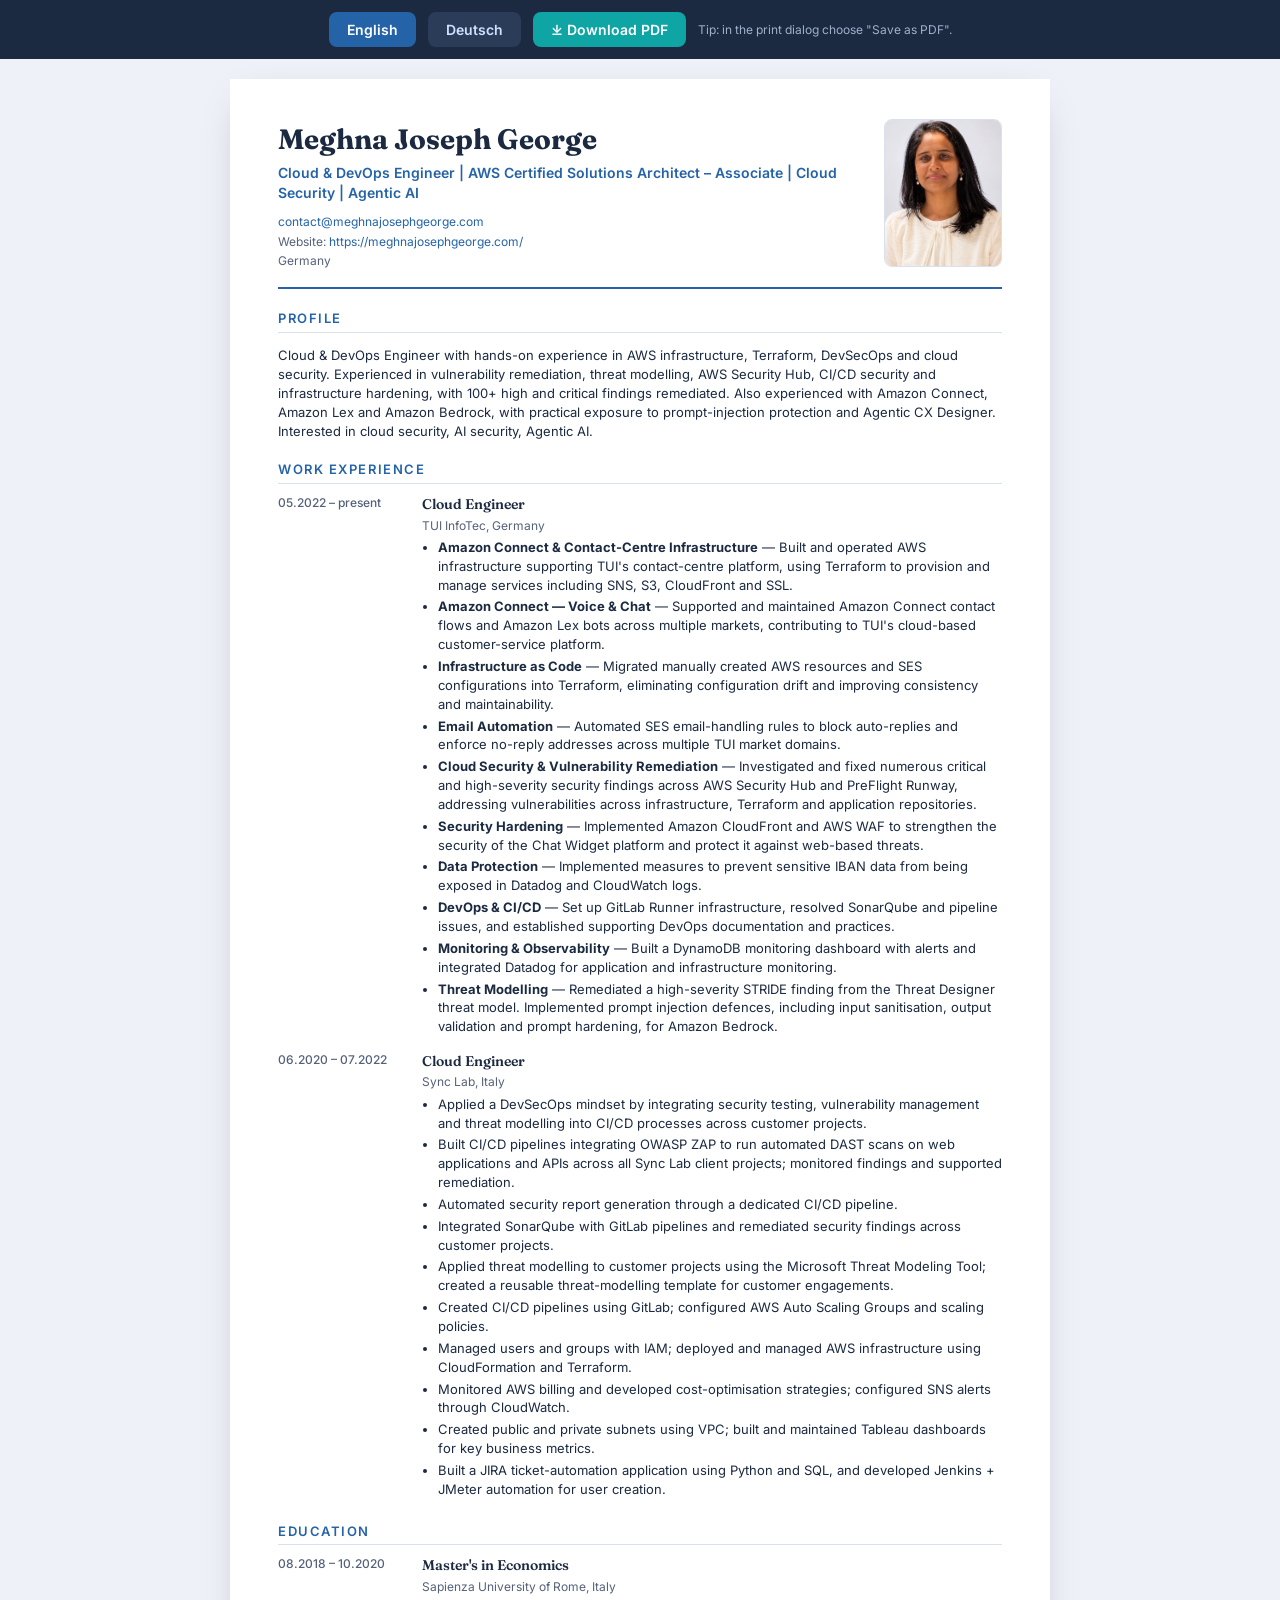
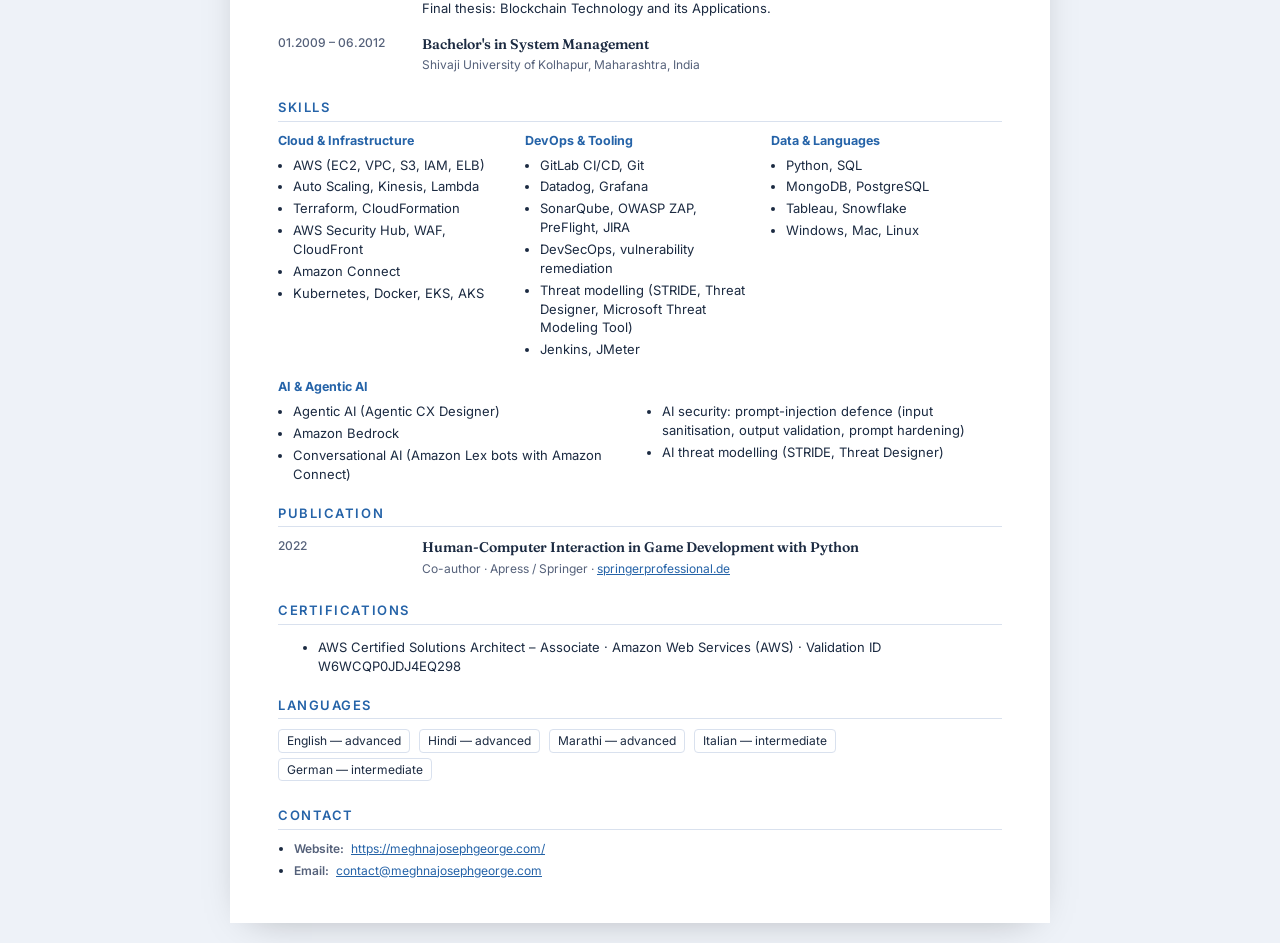
==== commit e5ef279e: "Profile and experience exactly per new CV (TUI from May 2022, 10 TUI + 10 Sync Lab bullets); AWS Sol" ====
--- a/cv.html
+++ b/cv.html
@@ -4,7 +4,7 @@
   <meta charset="UTF-8" />
   <meta name="viewport" content="width=device-width, initial-scale=1.0" />
   <title data-en="Meghna Joseph George — CV" data-de="Meghna Joseph George — Lebenslauf">Meghna Joseph George — CV</title>
-  <meta name="description" content="Curriculum vitae of Meghna Joseph George — Cloud &amp; DevOps Engineer at TUI, AWS Certified Solutions Architect, cloud security and Agentic AI." data-de-content="Lebenslauf von Meghna Joseph George — Cloud- &amp; DevOps-Engineer bei TUI, AWS Certified Solutions Architect, Cloud-Security und Agentic AI." />
+  <meta name="description" content="Curriculum vitae of Meghna Joseph George — Cloud &amp; DevOps Engineer at TUI, AWS Solutions Architect – Associate, cloud security and Agentic AI." data-de-content="Lebenslauf von Meghna Joseph George — Cloud- &amp; DevOps-Engineer bei TUI, AWS Solutions Architect – Associate, Cloud-Security und Agentic AI." />
   <link rel="canonical" href="https://meghnajosephgeorge.com/cv.html" />
   <link rel="alternate" hreflang="en" href="https://meghnajosephgeorge.com/cv.html" />
   <link rel="alternate" hreflang="de" href="https://meghnajosephgeorge.com/de/cv.html" />
@@ -98,11 +98,11 @@
     </div>
 
     <h2 class="sec" data-en="Profile" data-de="Profil">Profile</h2>
-    <p class="profile" data-en="Cloud &amp; DevOps Engineer and AWS Certified Solutions Architect with a strong security focus, dedicated to optimisation and the meeting point of development, security and operations. Hands-on experience in AWS infrastructure, Terraform, DevSecOps and cloud security: vulnerability remediation, threat modelling, AWS Security Hub, CI/CD security and infrastructure hardening, with 100+ high and critical findings remediated. Also experienced with Amazon Connect, Amazon Lex and Amazon Bedrock, with practical exposure to prompt-injection protection and Agentic CX Designer, as well as containers, CI/CD and observability on Windows, Mac and Linux. Interested in cloud security, AI security and Agentic AI. Master&#x27;s from Sapienza University of Rome." data-de="Cloud- &amp; DevOps-Engineer und AWS Certified Solutions Architect mit starkem Security-Fokus und Schwerpunkt auf Optimierung sowie der Schnittstelle von Entwicklung, Security und Betrieb. Praktische Erfahrung in AWS-Infrastruktur, Terraform, DevSecOps und Cloud-Security: Behebung von Schwachstellen, Threat Modelling, AWS Security Hub, CI/CD-Security und Infrastruktur-Hardening, mit über 100 behobenen hohen und kritischen Findings. Außerdem Erfahrung mit Amazon Connect, Amazon Lex und Amazon Bedrock, mit praktischer Erfahrung im Schutz vor Prompt Injection und Agentic CX Designer sowie mit Containern, CI/CD und Observability unter Windows, Mac und Linux. Interesse an Cloud-Security, KI-Security und Agentic AI. Masterabschluss der Universität La Sapienza, Rom.">Cloud &amp; DevOps Engineer and AWS Certified Solutions Architect with a strong security focus, dedicated to optimisation and the meeting point of development, security and operations. Hands-on experience in AWS infrastructure, Terraform, DevSecOps and cloud security: vulnerability remediation, threat modelling, AWS Security Hub, CI/CD security and infrastructure hardening, with 100+ high and critical findings remediated. Also experienced with Amazon Connect, Amazon Lex and Amazon Bedrock, with practical exposure to prompt-injection protection and Agentic CX Designer, as well as containers, CI/CD and observability on Windows, Mac and Linux. Interested in cloud security, AI security and Agentic AI. Master's from Sapienza University of Rome.</p>
+    <p class="profile" data-en="Cloud &amp; DevOps Engineer with hands-on experience in AWS infrastructure, Terraform, DevSecOps and cloud security. Experienced in vulnerability remediation, threat modelling, AWS Security Hub, CI/CD security and infrastructure hardening, with 100+ high and critical findings remediated. Also experienced with Amazon Connect, Amazon Lex and Amazon Bedrock, with practical exposure to prompt-injection protection and Agentic CX Designer. Interested in cloud security, AI security, Agentic AI." data-de="Cloud- &amp; DevOps-Engineer mit praktischer Erfahrung in AWS-Infrastruktur, Terraform, DevSecOps und Cloud-Security. Erfahren in Schwachstellenbehebung, Threat Modelling, AWS Security Hub, CI/CD-Security und Infrastruktur-Hardening, mit über 100 behobenen hohen und kritischen Findings. Außerdem Erfahrung mit Amazon Connect, Amazon Lex und Amazon Bedrock, mit praktischer Erfahrung im Schutz vor Prompt Injection und Agentic CX Designer. Interesse an Cloud-Security, KI-Security und Agentic AI.">Cloud &amp; DevOps Engineer with hands-on experience in AWS infrastructure, Terraform, DevSecOps and cloud security. Experienced in vulnerability remediation, threat modelling, AWS Security Hub, CI/CD security and infrastructure hardening, with 100+ high and critical findings remediated. Also experienced with Amazon Connect, Amazon Lex and Amazon Bedrock, with practical exposure to prompt-injection protection and Agentic CX Designer. Interested in cloud security, AI security, Agentic AI.</p>
 
     <h2 class="sec" data-en="Work Experience" data-de="Berufserfahrung">Work Experience</h2>
     <div class="row">
-      <div class="when" data-en="04.2022 – present" data-de="04.2022 – heute">04.2022 – present</div>
+      <div class="when" data-en="05.2022 – present" data-de="05.2022 – heute">05.2022 – present</div>
       <div class="what">
         <h3>Cloud Engineer</h3>
         <div class="org" data-en="TUI InfoTec, Germany" data-de="TUI InfoTec, Deutschland">TUI InfoTec, Germany</div>
@@ -117,12 +117,6 @@
           <li data-en="&lt;strong&gt;DevOps &amp;amp; CI/CD&lt;/strong&gt; — Set up GitLab Runner infrastructure, resolved SonarQube and pipeline issues, and established supporting DevOps documentation and practices." data-de="&lt;strong&gt;DevOps &amp;amp; CI/CD&lt;/strong&gt; — Einrichtung der GitLab-Runner-Infrastruktur, Behebung von SonarQube- und Pipeline-Problemen sowie Aufbau begleitender DevOps-Dokumentation und -Praktiken."><strong>DevOps &amp; CI/CD</strong> — Set up GitLab Runner infrastructure, resolved SonarQube and pipeline issues, and established supporting DevOps documentation and practices.</li>
           <li data-en="&lt;strong&gt;Monitoring &amp;amp; Observability&lt;/strong&gt; — Built a DynamoDB monitoring dashboard with alerts and integrated Datadog for application and infrastructure monitoring." data-de="&lt;strong&gt;Monitoring &amp;amp; Observability&lt;/strong&gt; — Aufbau eines DynamoDB-Monitoring-Dashboards mit Alarmen und Integration von Datadog für das Monitoring von Anwendungen und Infrastruktur."><strong>Monitoring &amp; Observability</strong> — Built a DynamoDB monitoring dashboard with alerts and integrated Datadog for application and infrastructure monitoring.</li>
           <li data-en="&lt;strong&gt;Threat Modelling&lt;/strong&gt; — Remediated a high-severity STRIDE finding from the Threat Designer threat model. Implemented prompt injection defences, including input sanitisation, output validation and prompt hardening, for Amazon Bedrock." data-de="&lt;strong&gt;Threat Modelling&lt;/strong&gt; — Behebung eines hoch eingestuften STRIDE-Findings aus dem Threat-Designer-Threat-Model. Umsetzung von Schutzmaßnahmen gegen Prompt Injection für Amazon Bedrock, darunter Eingabe-Bereinigung, Ausgabe-Validierung und Prompt-Hardening."><strong>Threat Modelling</strong> — Remediated a high-severity STRIDE finding from the Threat Designer threat model. Implemented prompt injection defences, including input sanitisation, output validation and prompt hardening, for Amazon Bedrock.</li>
-          <li data-en="&lt;strong&gt;Security tooling and team support&lt;/strong&gt; — Implemented PreFlight and SonarQube and supported dev and ops teams day to day." data-de="&lt;strong&gt;Security-Tooling und Teamunterstützung&lt;/strong&gt; — Einführung von PreFlight und SonarQube sowie tägliche Unterstützung von Entwicklungs- und Betriebsteams."><strong>Security tooling and team support</strong> — Implemented PreFlight and SonarQube and supported dev and ops teams day to day.</li>
-          <li data-en="&lt;strong&gt;Security forums&lt;/strong&gt; — Attend the bi-weekly security forums with the ISO and Security team; share updates with the team and implement the resulting recommendations." data-de="&lt;strong&gt;Security-Foren&lt;/strong&gt; — Teilnahme an den zweiwöchentlichen Security-Foren mit dem ISO- und Security-Team; Weitergabe der Updates an das Team und Umsetzung der daraus resultierenden Empfehlungen."><strong>Security forums</strong> — Attend the bi-weekly security forums with the ISO and Security team; share updates with the team and implement the resulting recommendations.</li>
-          <li data-en="&lt;strong&gt;Security Hub monitoring&lt;/strong&gt; — Monitor AWS Security Hub findings via dashboards (Tableau) and support engineering teams through remediation." data-de="&lt;strong&gt;Security-Hub-Monitoring&lt;/strong&gt; — Monitoring der AWS-Security-Hub-Findings über Dashboards (Tableau) und Unterstützung der Engineering-Teams bei der Behebung."><strong>Security Hub monitoring</strong> — Monitor AWS Security Hub findings via dashboards (Tableau) and support engineering teams through remediation.</li>
-          <li data-en="&lt;strong&gt;Threat modelling in projects&lt;/strong&gt; — Conduct threat modelling on team projects and applications with TUI&#x27;s Threat Designer tool, in collaboration with the Security team and following its recommended approach." data-de="&lt;strong&gt;Threat Modelling in Projekten&lt;/strong&gt; — Durchführung von Threat Modelling für Teamprojekte und Anwendungen mit dem Threat-Designer-Tool von TUI, in Zusammenarbeit mit dem Security-Team und nach dessen empfohlenem Vorgehen."><strong>Threat modelling in projects</strong> — Conduct threat modelling on team projects and applications with TUI's Threat Designer tool, in collaboration with the Security team and following its recommended approach.</li>
-          <li data-en="&lt;strong&gt;Cost visibility&lt;/strong&gt; — Applied MAP 2.0 tagging and removed deprecated resources to improve cost visibility." data-de="&lt;strong&gt;Kostentransparenz&lt;/strong&gt; — Umsetzung von MAP-2.0-Tagging und Entfernung veralteter Ressourcen für mehr Kostentransparenz."><strong>Cost visibility</strong> — Applied MAP 2.0 tagging and removed deprecated resources to improve cost visibility.</li>
-          <li data-en="&lt;strong&gt;Streaming data and analytics&lt;/strong&gt; — Built streaming data ingestion with Kinesis and Lambda; building analytics skills with Tableau and Snowflake." data-de="&lt;strong&gt;Streaming-Daten und Analytics&lt;/strong&gt; — Aufbau von Streaming-Datenaufnahme mit Kinesis und Lambda; Ausbau der Analytics-Kenntnisse mit Tableau und Snowflake."><strong>Streaming data and analytics</strong> — Built streaming data ingestion with Kinesis and Lambda; building analytics skills with Tableau and Snowflake.</li>
         </ul>
       </div>
     </div>
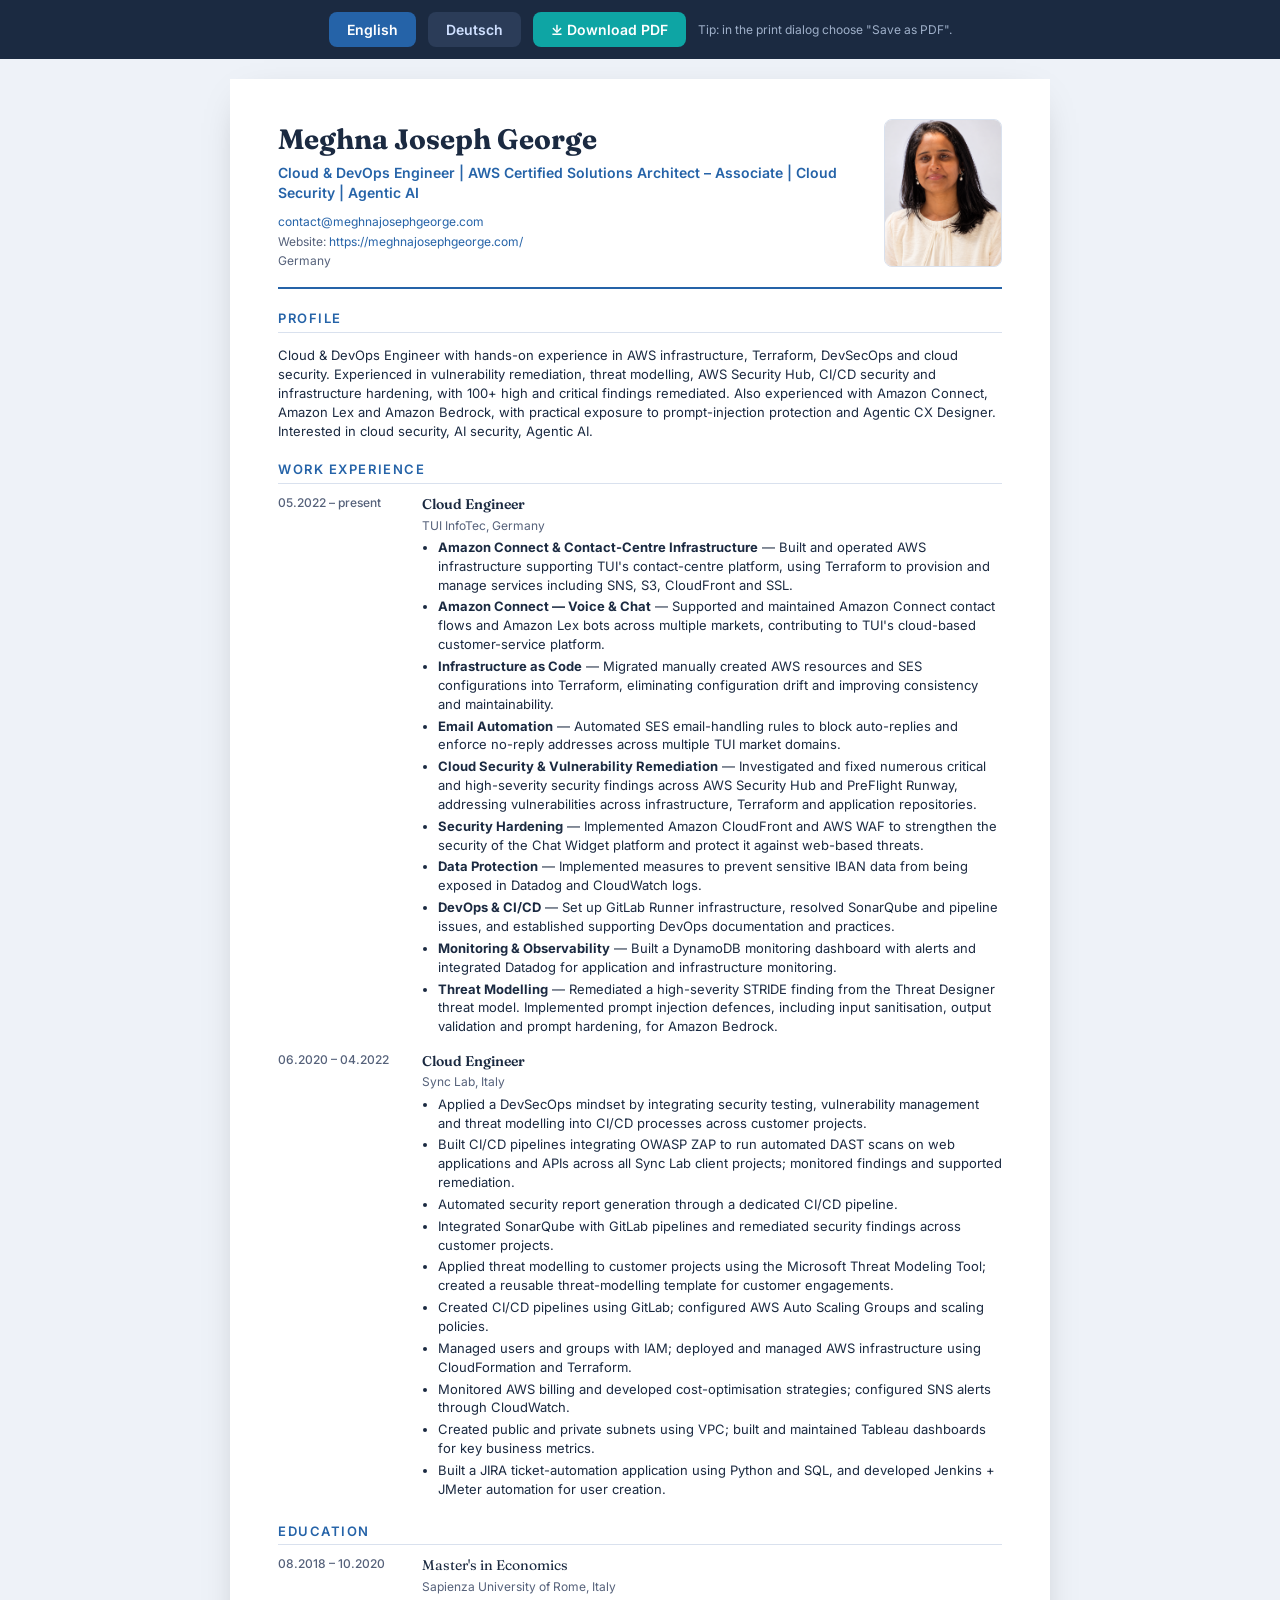
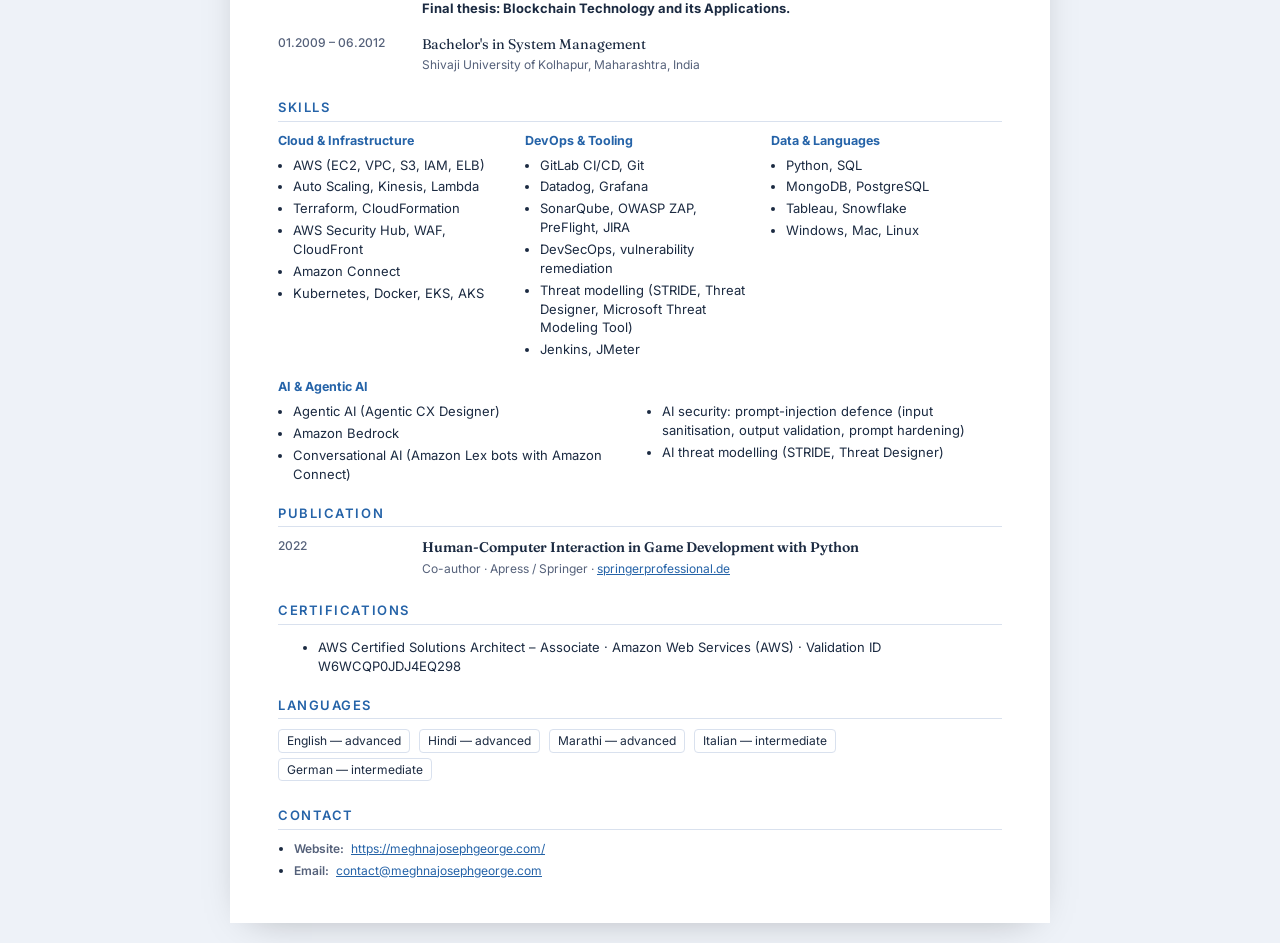
==== commit 6f4e7a8e: "Hero wording (Cloud Engineer), Sync Lab dates Jun 2020 - Apr 2022, education title/thesis weights (E" ====
--- a/cv.html
+++ b/cv.html
@@ -40,6 +40,7 @@
     .row { display:grid; grid-template-columns:130px 1fr; gap:14px; margin-bottom:12px; }
     .row .when { color:var(--muted); font-size:12px; font-weight:500; }
     .row .what h3 { margin:0 0 2px; font-size:14px; font-weight:600; }
+    .row .what h3.edu-title { font-weight:400; }
     .row .what .org { color:var(--muted); font-size:12px; margin-bottom:4px; }
     .row .what ul { margin:4px 0 0; padding-left:16px; }
     .row .what li { margin-bottom:3px; }
@@ -121,7 +122,7 @@
       </div>
     </div>
     <div class="row">
-      <div class="when">06.2020 – 07.2022</div>
+      <div class="when">06.2020 – 04.2022</div>
       <div class="what">
         <h3>Cloud Engineer</h3>
         <div class="org" data-en="Sync Lab, Italy" data-de="Sync Lab, Italien">Sync Lab, Italy</div>
@@ -144,15 +145,15 @@
     <div class="row">
       <div class="when">08.2018 – 10.2020</div>
       <div class="what">
-        <h3 data-en="Master's in Economics" data-de="Master in Economics">Master's in Economics</h3>
+        <h3 class="edu-title" data-en="Master's in Economics" data-de="Master in Economics">Master's in Economics</h3>
         <div class="org" data-en="Sapienza University of Rome, Italy" data-de="Universität La Sapienza, Rom, Italien">Sapienza University of Rome, Italy</div>
-        <p data-en="Final thesis: Blockchain Technology and its Applications." data-de="Masterarbeit: „Blockchain Technology and its Applications“.">Final thesis: Blockchain Technology and its Applications.</p>
+        <p data-en="&lt;strong&gt;Final thesis: Blockchain Technology and its Applications.&lt;/strong&gt;" data-de="&lt;strong&gt;Masterarbeit: „Blockchain Technology and its Applications“.&lt;/strong&gt;"><strong>Final thesis: Blockchain Technology and its Applications.</strong></p>
       </div>
     </div>
     <div class="row">
       <div class="when">01.2009 – 06.2012</div>
       <div class="what">
-        <h3 data-en="Bachelor's in System Management" data-de="Bachelor in System Management">Bachelor's in System Management</h3>
+        <h3 class="edu-title" data-en="Bachelor's in System Management" data-de="Bachelor in System Management">Bachelor's in System Management</h3>
         <div class="org" data-en="Shivaji University of Kolhapur, Maharashtra, India" data-de="Shivaji University of Kolhapur, Maharashtra, Indien">Shivaji University of Kolhapur, Maharashtra, India</div>
       </div>
     </div>
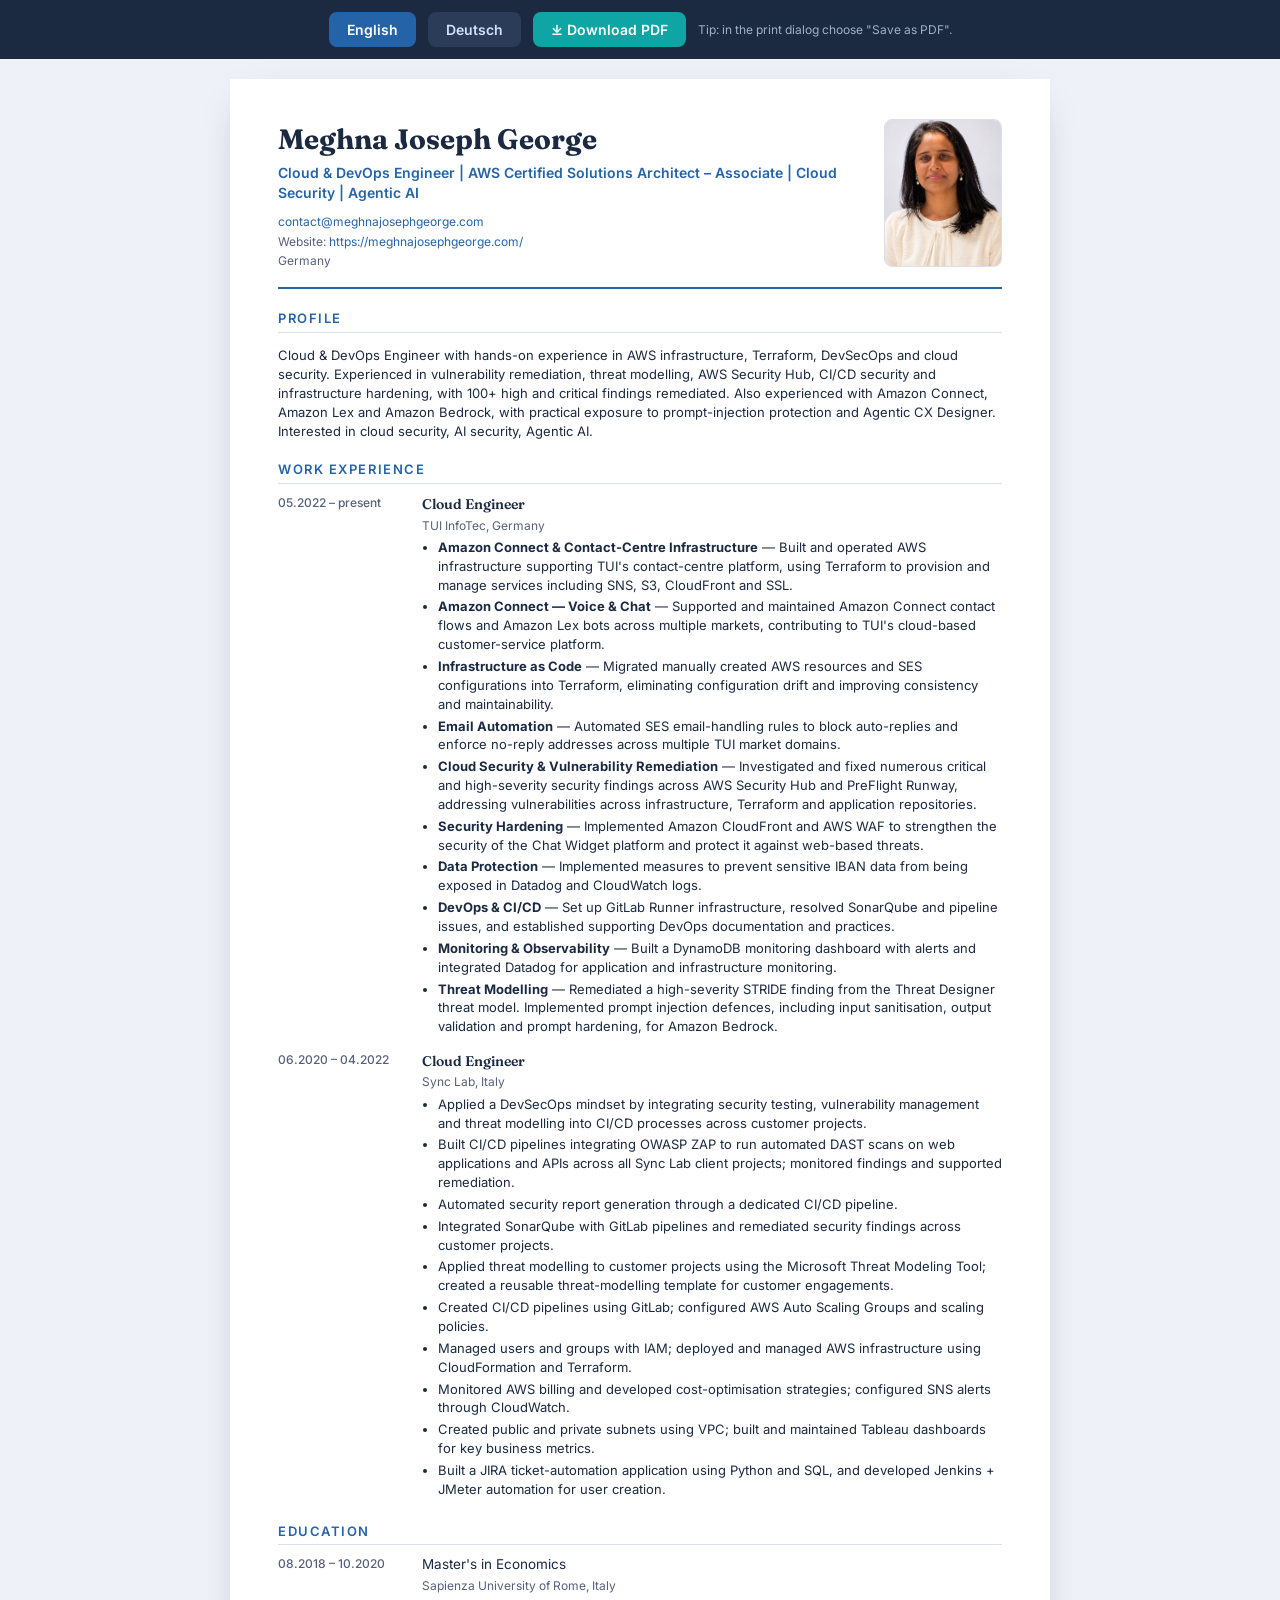
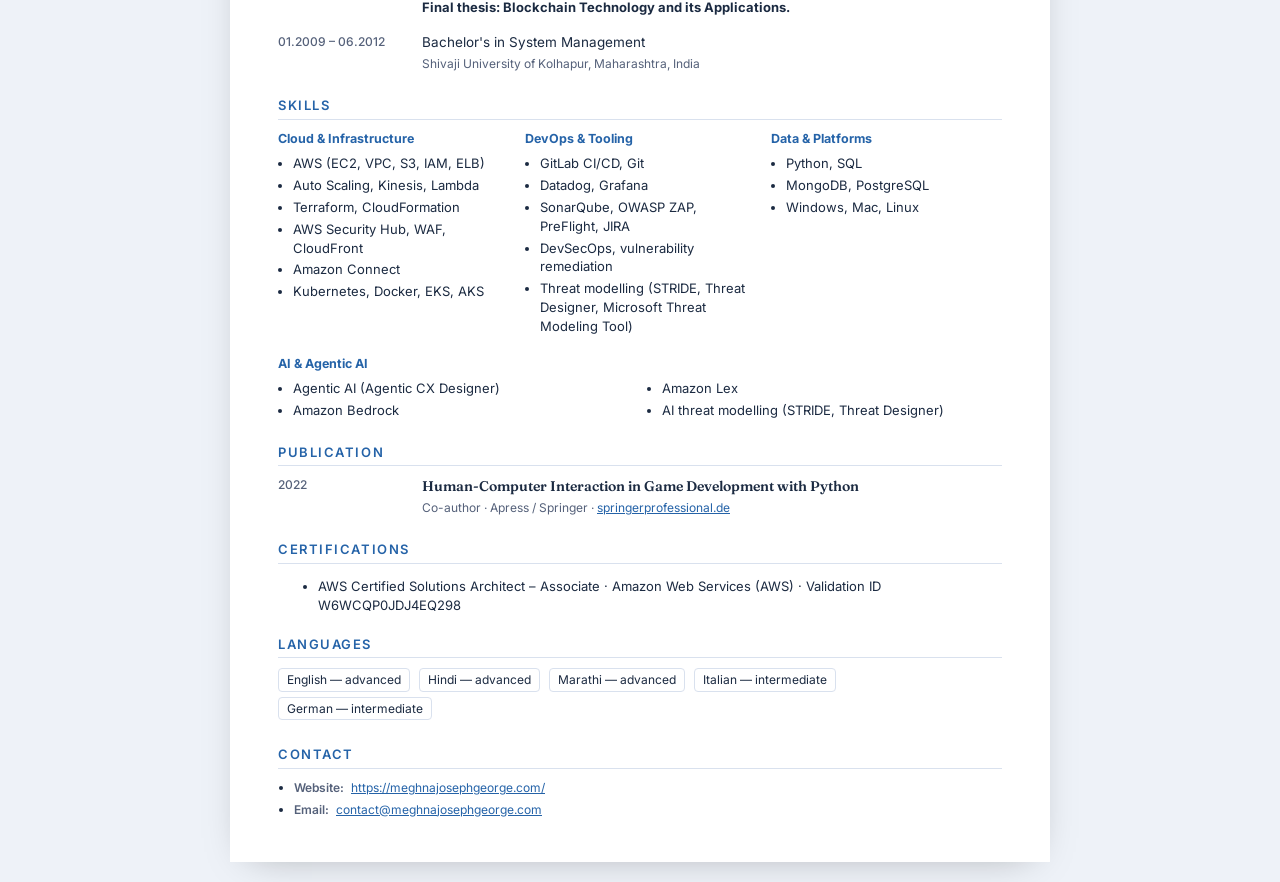
==== commit 537ed772: "CV skills aligned with website; regular-weight degree titles (Inter)" ====
--- a/cv.html
+++ b/cv.html
@@ -40,7 +40,7 @@
     .row { display:grid; grid-template-columns:130px 1fr; gap:14px; margin-bottom:12px; }
     .row .when { color:var(--muted); font-size:12px; font-weight:500; }
     .row .what h3 { margin:0 0 2px; font-size:14px; font-weight:600; }
-    .row .what h3.edu-title { font-weight:400; }
+    .row .what h3.edu-title { font-family:"Inter",Arial,sans-serif; font-weight:400; font-size:13.5px; }
     .row .what .org { color:var(--muted); font-size:12px; margin-bottom:4px; }
     .row .what ul { margin:4px 0 0; padding-left:16px; }
     .row .what li { margin-bottom:3px; }
@@ -179,15 +179,13 @@
           <li>SonarQube, OWASP ZAP, PreFlight, JIRA</li>
           <li data-en="DevSecOps, vulnerability remediation" data-de="DevSecOps, Schwachstellenbehebung">DevSecOps, vulnerability remediation</li>
           <li data-en="Threat modelling (STRIDE, Threat Designer, Microsoft Threat Modeling Tool)" data-de="Threat Modelling (STRIDE, Threat Designer, Microsoft Threat Modeling Tool)">Threat modelling (STRIDE, Threat Designer, Microsoft Threat Modeling Tool)</li>
-          <li>Jenkins, JMeter</li>
         </ul>
       </div>
       <div>
-        <h4 data-en="Data &amp; Languages" data-de="Daten &amp; Sprachen">Data &amp; Languages</h4>
+        <h4 data-en="Data &amp; Platforms" data-de="Daten &amp; Plattformen">Data &amp; Platforms</h4>
         <ul>
           <li>Python, SQL</li>
           <li>MongoDB, PostgreSQL</li>
-          <li>Tableau, Snowflake</li>
           <li>Windows, Mac, Linux</li>
         </ul>
       </div>
@@ -196,8 +194,7 @@
         <ul>
           <li data-en="Agentic AI (Agentic CX Designer)" data-de="Agentic AI (Agentic CX Designer)">Agentic AI (Agentic CX Designer)</li>
           <li data-en="Amazon Bedrock" data-de="Amazon Bedrock">Amazon Bedrock</li>
-          <li data-en="Conversational AI (Amazon Lex bots with Amazon Connect)" data-de="Conversational AI (Amazon-Lex-Bots mit Amazon Connect)">Conversational AI (Amazon Lex bots with Amazon Connect)</li>
-          <li data-en="AI security: prompt-injection defence (input sanitisation, output validation, prompt hardening)" data-de="KI-Security: Schutz vor Prompt Injection (Eingabe-Bereinigung, Ausgabe-Validierung, Prompt-Hardening)">AI security: prompt-injection defence (input sanitisation, output validation, prompt hardening)</li>
+          <li data-en="Amazon Lex" data-de="Amazon Lex">Amazon Lex</li>
           <li data-en="AI threat modelling (STRIDE, Threat Designer)" data-de="KI-Threat-Modelling (STRIDE, Threat Designer)">AI threat modelling (STRIDE, Threat Designer)</li>
         </ul>
       </div>
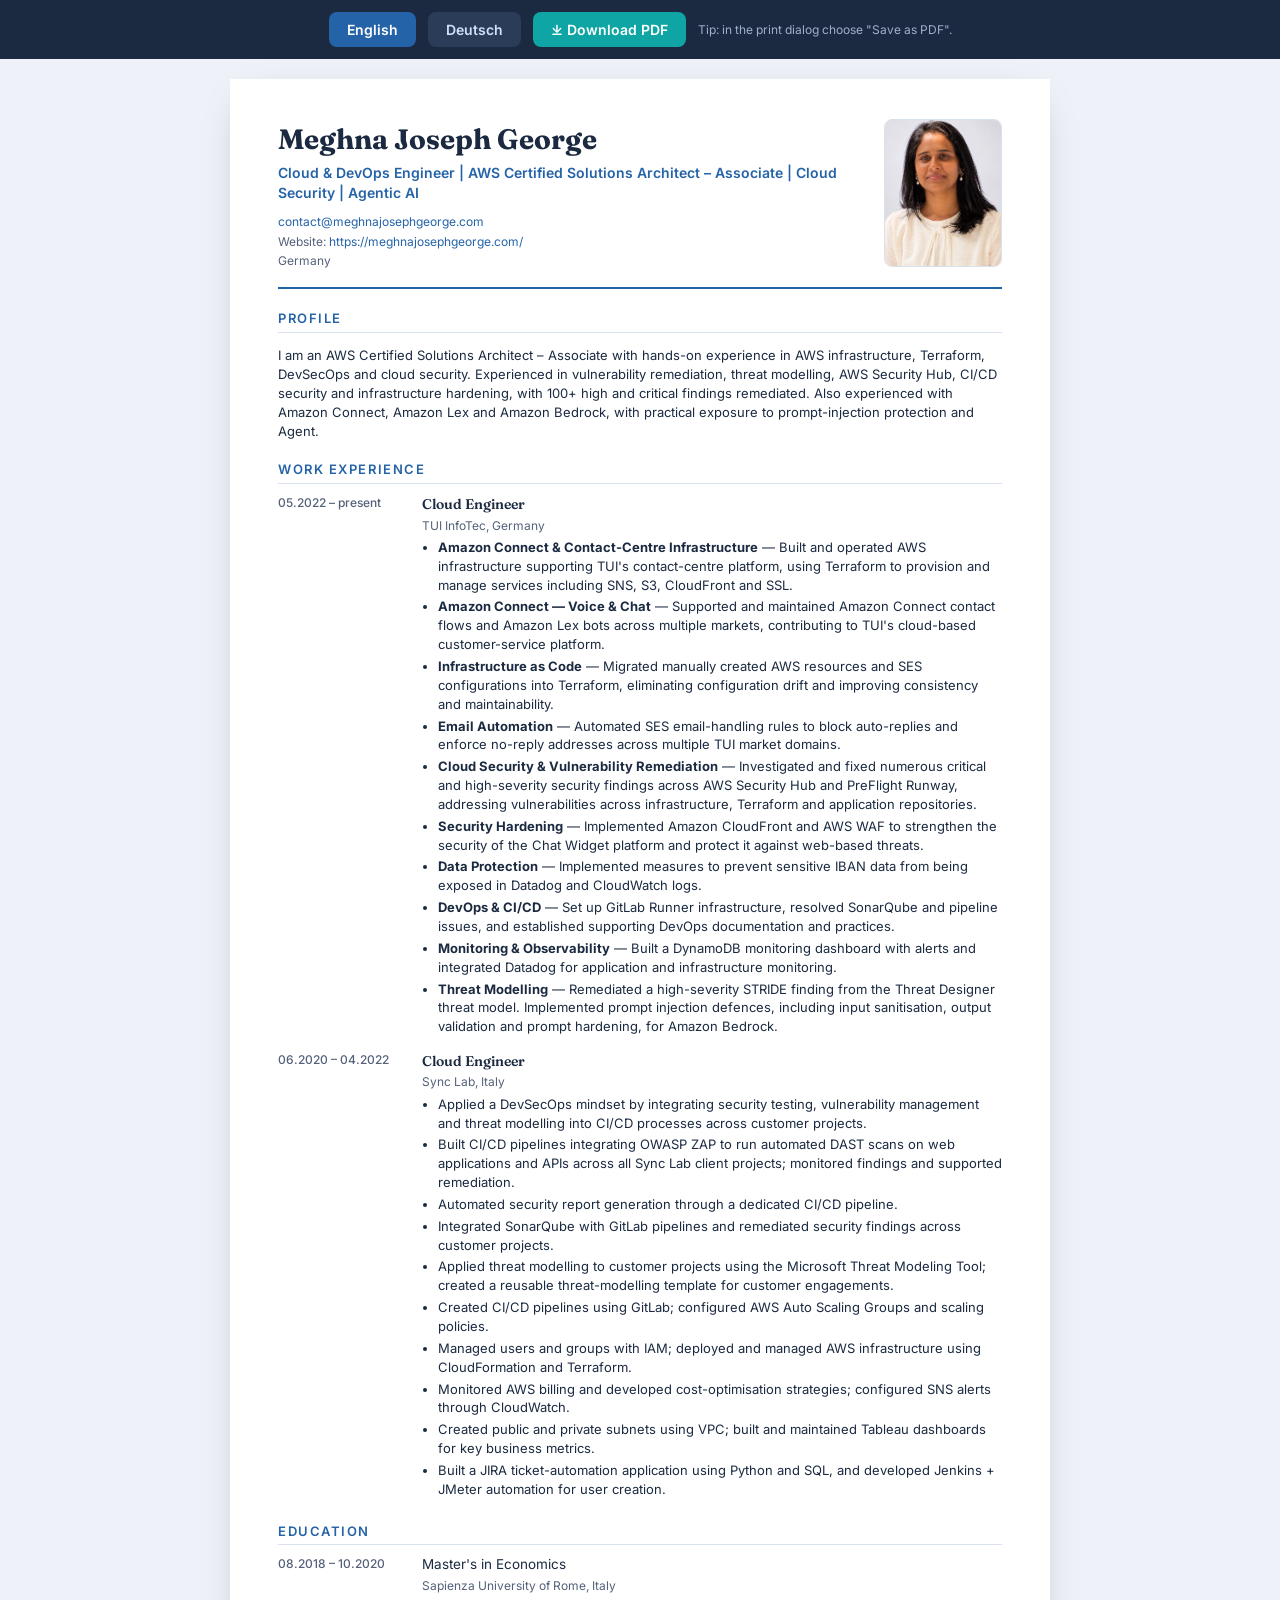
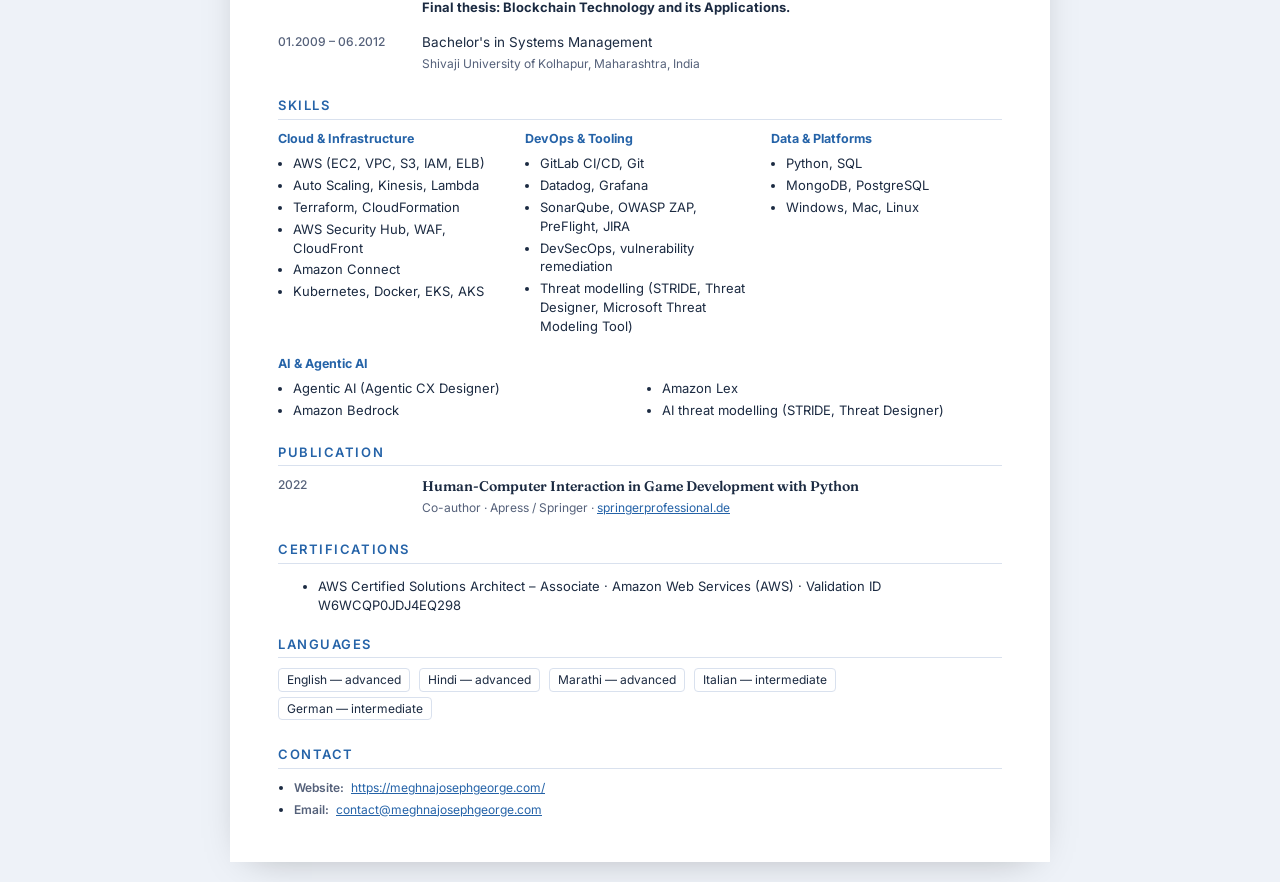
==== commit 107bcfb7: "Profile rewritten (I am an AWS Certified Solutions Architect – Associate...); Bachelor's in Systems " ====
--- a/cv.html
+++ b/cv.html
@@ -99,7 +99,7 @@
     </div>
 
     <h2 class="sec" data-en="Profile" data-de="Profil">Profile</h2>
-    <p class="profile" data-en="Cloud &amp; DevOps Engineer with hands-on experience in AWS infrastructure, Terraform, DevSecOps and cloud security. Experienced in vulnerability remediation, threat modelling, AWS Security Hub, CI/CD security and infrastructure hardening, with 100+ high and critical findings remediated. Also experienced with Amazon Connect, Amazon Lex and Amazon Bedrock, with practical exposure to prompt-injection protection and Agentic CX Designer. Interested in cloud security, AI security, Agentic AI." data-de="Cloud- &amp; DevOps-Engineer mit praktischer Erfahrung in AWS-Infrastruktur, Terraform, DevSecOps und Cloud-Security. Erfahren in Schwachstellenbehebung, Threat Modelling, AWS Security Hub, CI/CD-Security und Infrastruktur-Hardening, mit über 100 behobenen hohen und kritischen Findings. Außerdem Erfahrung mit Amazon Connect, Amazon Lex und Amazon Bedrock, mit praktischer Erfahrung im Schutz vor Prompt Injection und Agentic CX Designer. Interesse an Cloud-Security, KI-Security und Agentic AI.">Cloud &amp; DevOps Engineer with hands-on experience in AWS infrastructure, Terraform, DevSecOps and cloud security. Experienced in vulnerability remediation, threat modelling, AWS Security Hub, CI/CD security and infrastructure hardening, with 100+ high and critical findings remediated. Also experienced with Amazon Connect, Amazon Lex and Amazon Bedrock, with practical exposure to prompt-injection protection and Agentic CX Designer. Interested in cloud security, AI security, Agentic AI.</p>
+    <p class="profile" data-en="I am an AWS Certified Solutions Architect – Associate with hands-on experience in AWS infrastructure, Terraform, DevSecOps and cloud security. Experienced in vulnerability remediation, threat modelling, AWS Security Hub, CI/CD security and infrastructure hardening, with 100+ high and critical findings remediated. Also experienced with Amazon Connect, Amazon Lex and Amazon Bedrock, with practical exposure to prompt-injection protection and Agent." data-de="Ich bin AWS Certified Solutions Architect – Associate mit praktischer Erfahrung in AWS-Infrastruktur, Terraform, DevSecOps und Cloud-Security. Erfahren in Schwachstellenbehebung, Threat Modelling, AWS Security Hub, CI/CD-Security und Infrastruktur-Hardening, mit über 100 behobenen hohen und kritischen Findings. Außerdem Erfahrung mit Amazon Connect, Amazon Lex und Amazon Bedrock, mit praktischer Erfahrung im Schutz vor Prompt Injection und Agent.">I am an AWS Certified Solutions Architect – Associate with hands-on experience in AWS infrastructure, Terraform, DevSecOps and cloud security. Experienced in vulnerability remediation, threat modelling, AWS Security Hub, CI/CD security and infrastructure hardening, with 100+ high and critical findings remediated. Also experienced with Amazon Connect, Amazon Lex and Amazon Bedrock, with practical exposure to prompt-injection protection and Agent.</p>
 
     <h2 class="sec" data-en="Work Experience" data-de="Berufserfahrung">Work Experience</h2>
     <div class="row">
@@ -153,7 +153,7 @@
     <div class="row">
       <div class="when">01.2009 – 06.2012</div>
       <div class="what">
-        <h3 class="edu-title" data-en="Bachelor's in System Management" data-de="Bachelor in System Management">Bachelor's in System Management</h3>
+        <h3 class="edu-title" data-en="Bachelor's in Systems Management" data-de="Bachelor in Systems Management">Bachelor's in Systems Management</h3>
         <div class="org" data-en="Shivaji University of Kolhapur, Maharashtra, India" data-de="Shivaji University of Kolhapur, Maharashtra, Indien">Shivaji University of Kolhapur, Maharashtra, India</div>
       </div>
     </div>
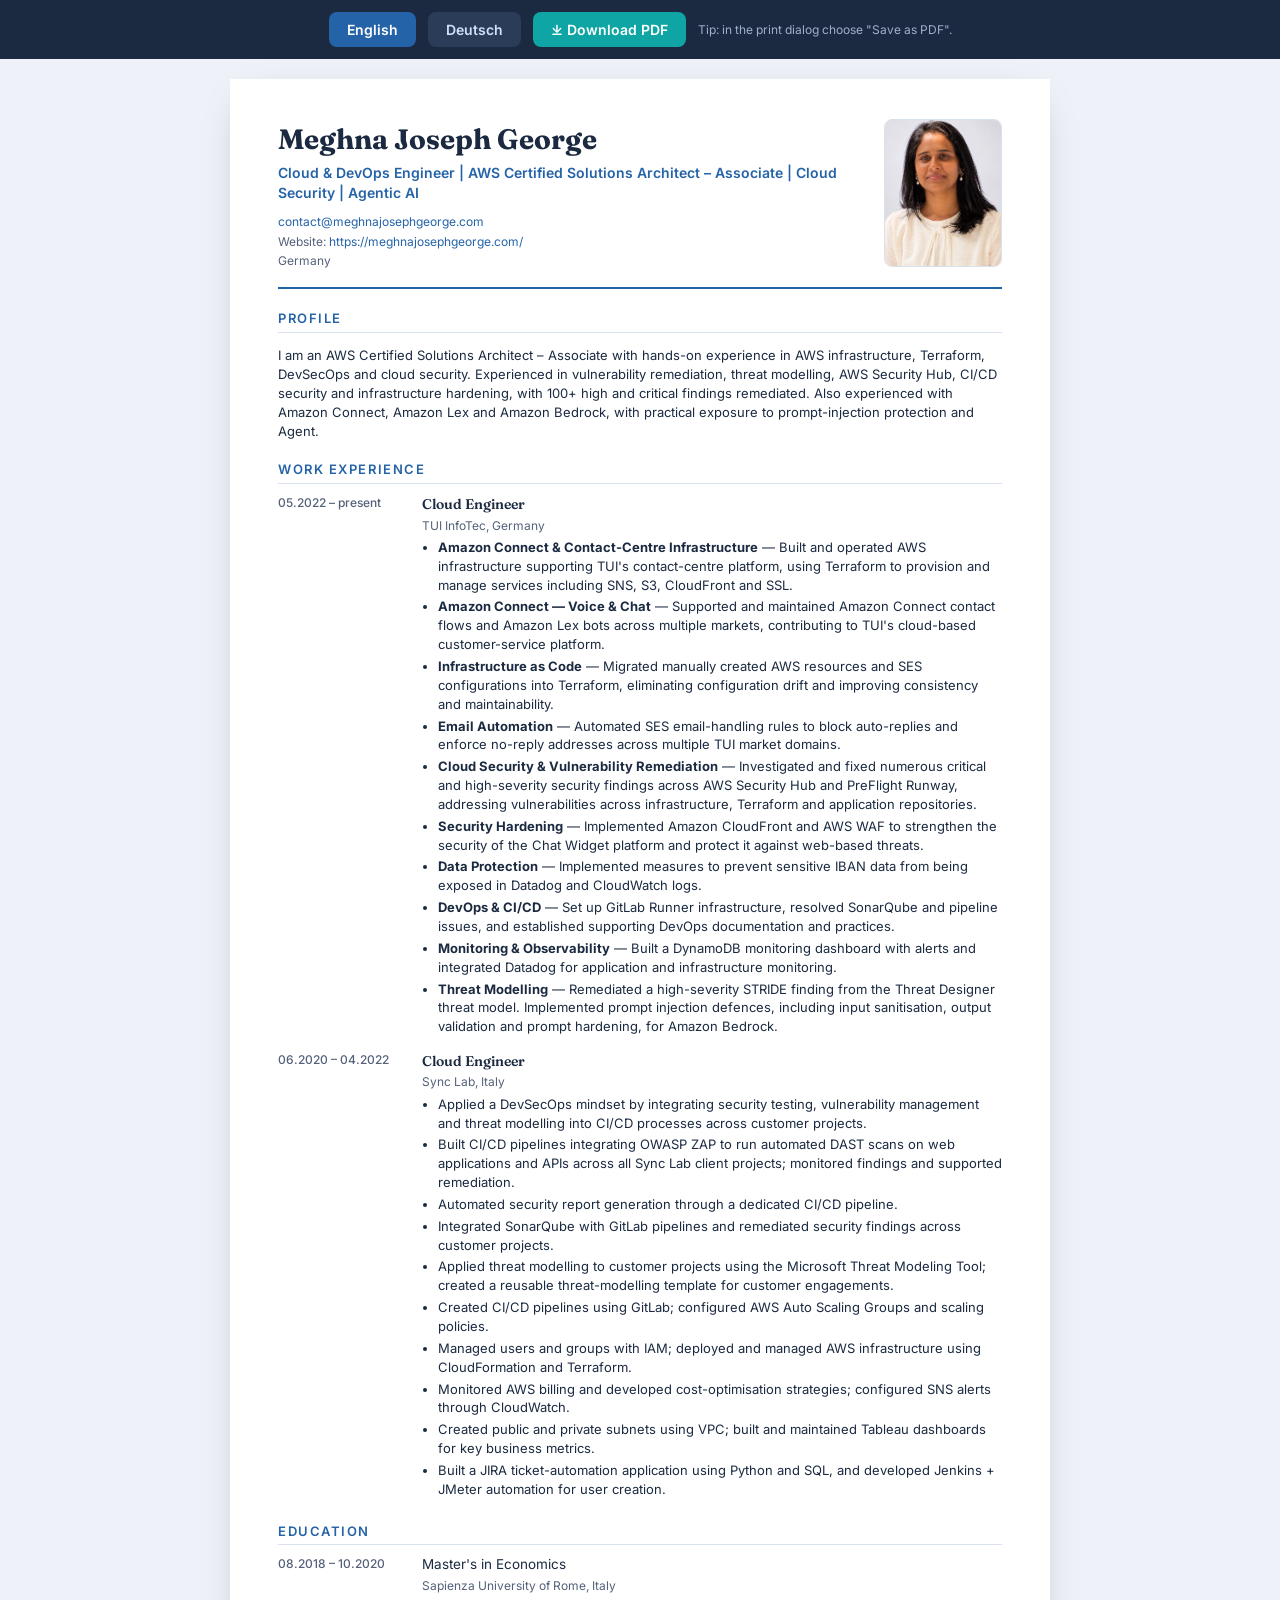
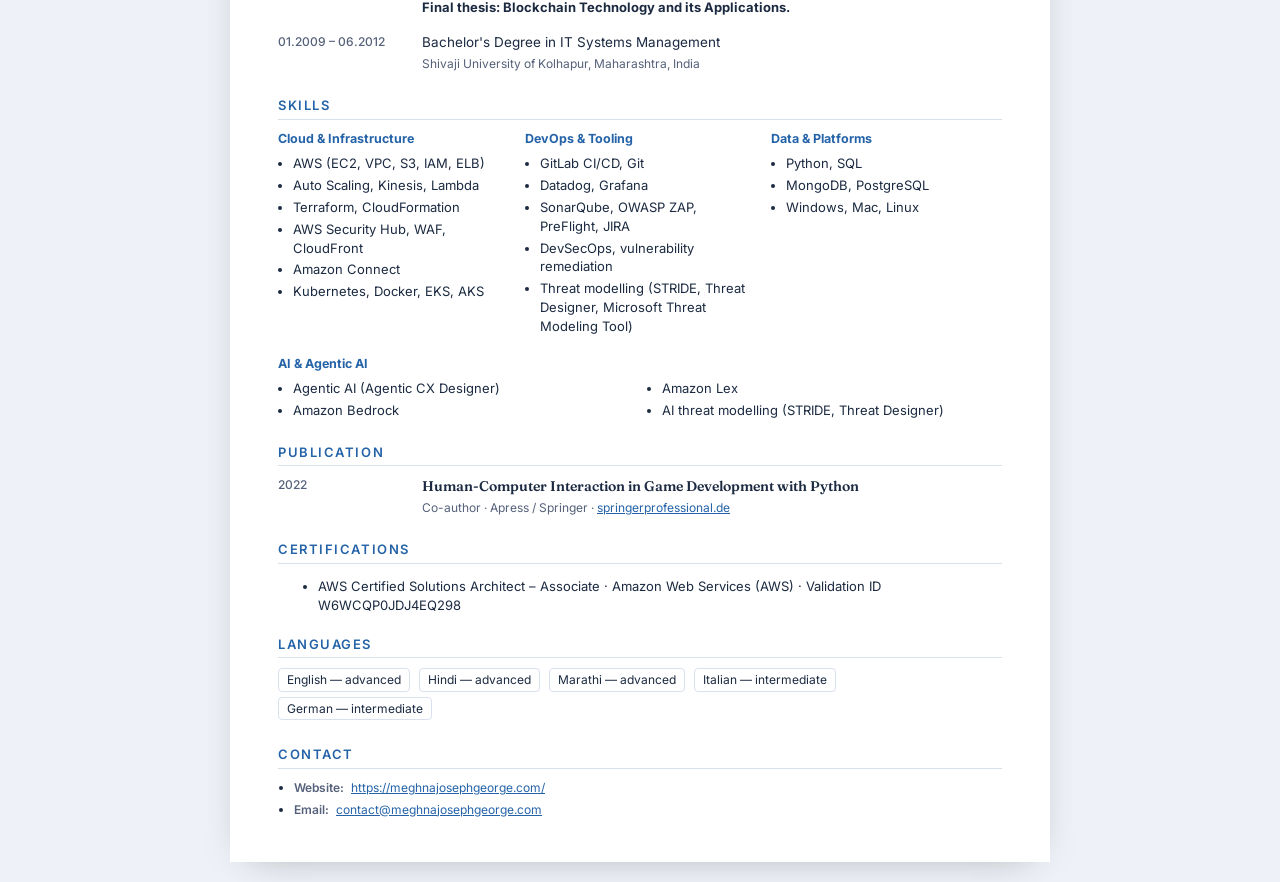
==== commit c97b3c2f: "Degree: Bachelor's Degree in IT Systems Management (EN/DE)" ====
--- a/cv.html
+++ b/cv.html
@@ -153,7 +153,7 @@
     <div class="row">
       <div class="when">01.2009 – 06.2012</div>
       <div class="what">
-        <h3 class="edu-title" data-en="Bachelor's in Systems Management" data-de="Bachelor in Systems Management">Bachelor's in Systems Management</h3>
+        <h3 class="edu-title" data-en="Bachelor's Degree in IT Systems Management" data-de="Bachelorabschluss in IT Systems Management">Bachelor's Degree in IT Systems Management</h3>
         <div class="org" data-en="Shivaji University of Kolhapur, Maharashtra, India" data-de="Shivaji University of Kolhapur, Maharashtra, Indien">Shivaji University of Kolhapur, Maharashtra, India</div>
       </div>
     </div>
